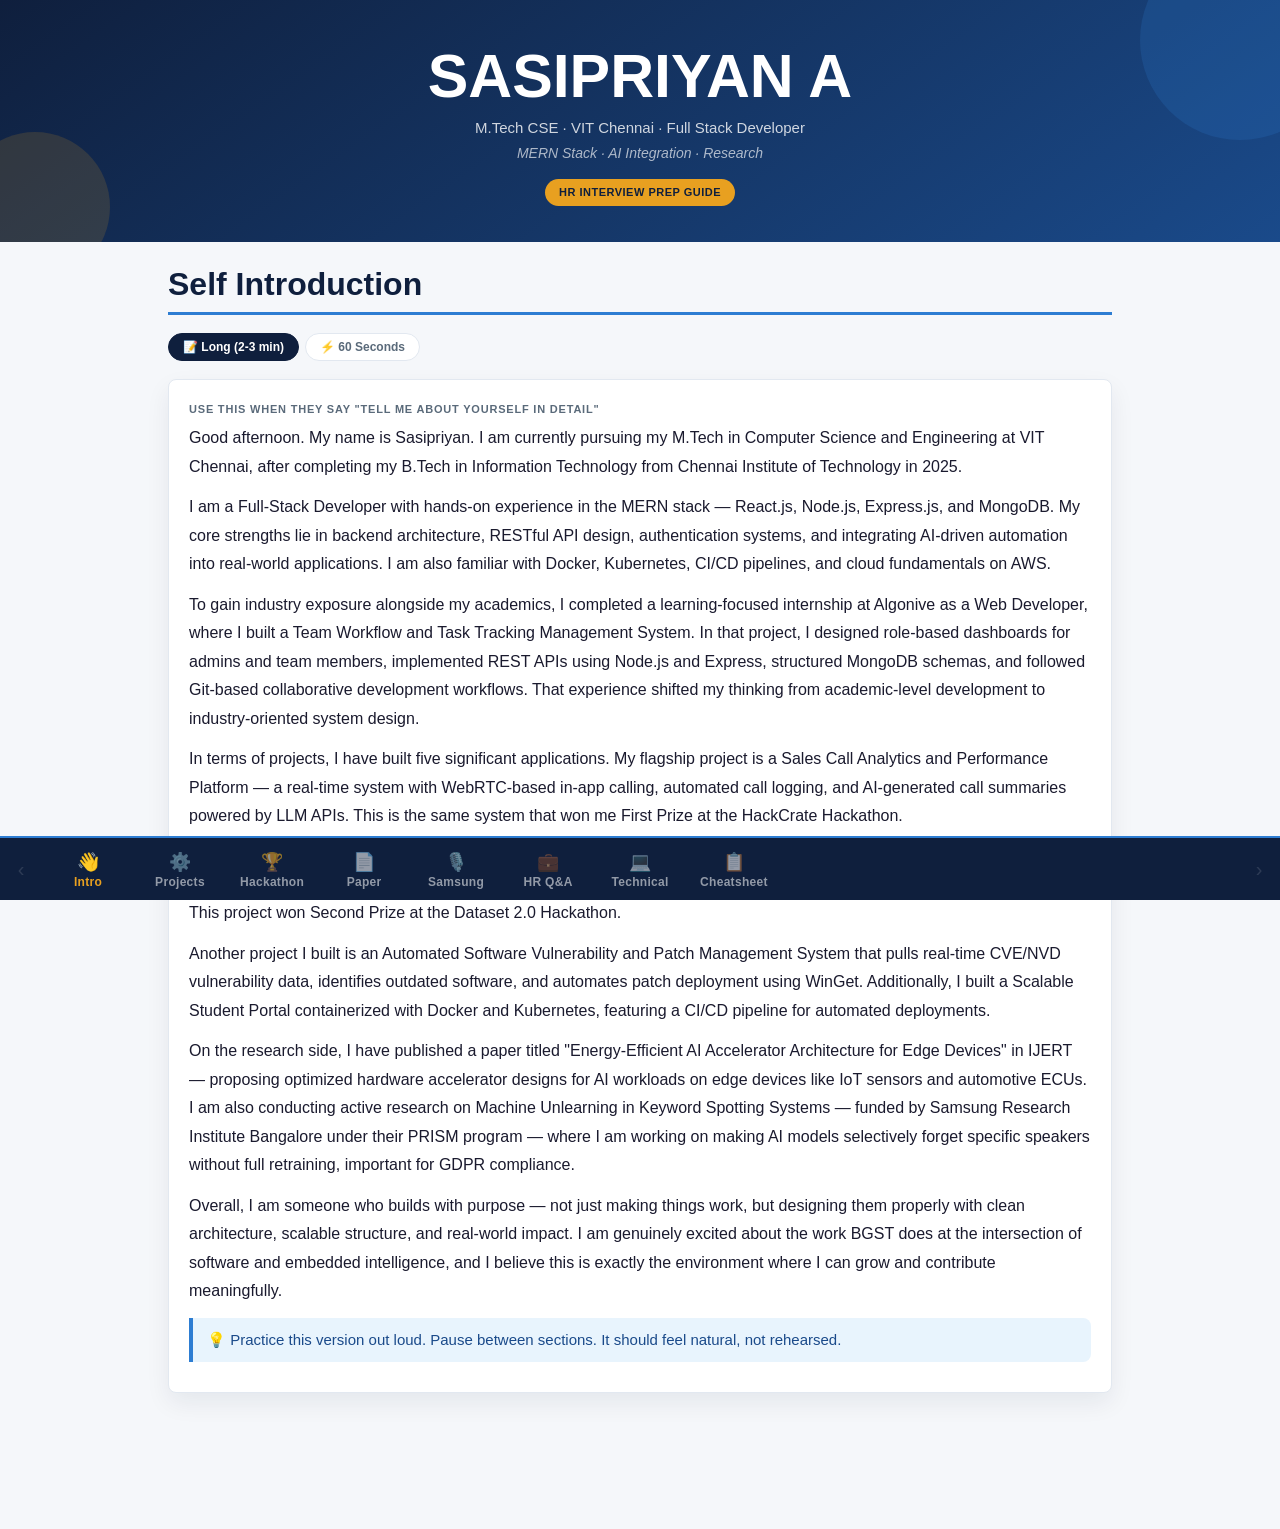
==== sasiresume-main/index.html @ 078bcd0b "Add files via upload" ====
<!DOCTYPE html>
<html lang="en">
<head>
<meta charset="UTF-8">
<meta name="viewport" content="width=device-width, initial-scale=1.0">
<title>Sasipriyan — Interview Prep Guide</title>
<link href="https://fonts.googleapis.com/css2?family=Playfair+Display:wght@700;900&family=DM+Sans:wght@300;400;500;600&display=swap" rel="stylesheet">
<style>
  :root {
    --navy: #0f1f3d;
    --blue: #1a4a8a;
    --accent: #2d7dd2;
    --gold: #e8a020;
    --green: #1a7a4a;
    --green-light: #d4f0e0;
    --orange: #c45c00;
    --orange-light: #fef0e0;
    --red: #a0220a;
    --bg: #f5f7fa;
    --card: #ffffff;
    --text: #1a1a2e;
    --muted: #5a6a7a;
    --border: #e2e8f0;
    --tip-bg: #e8f4fd;
    --tip-border: #2d7dd2;
  }

  * { box-sizing: border-box; margin: 0; padding: 0; }

  body {
    font-family: 'DM Sans', sans-serif;
    background: var(--bg);
    color: var(--text);
    font-size: 15px;
    line-height: 1.7;
    padding-bottom: 100px;
  }

  /* ── HEADER ── */
  .hero {
    background: linear-gradient(145deg, var(--navy) 0%, var(--blue) 100%);
    color: white;
    padding: 40px 20px 32px;
    text-align: center;
    position: relative;
    overflow: hidden;
  }
  .hero::before {
    content: '';
    position: absolute;
    top: -60px; right: -60px;
    width: 200px; height: 200px;
    border-radius: 50%;
    background: rgba(45,125,210,0.2);
  }
  .hero::after {
    content: '';
    position: absolute;
    bottom: -40px; left: -40px;
    width: 150px; height: 150px;
    border-radius: 50%;
    background: rgba(232,160,32,0.15);
  }
  .hero h1 {
    font-family: 'Playfair Display', serif;
    font-size: 28px;
    font-weight: 900;
    letter-spacing: 1px;
    margin-bottom: 6px;
  }
  .hero .subtitle {
    font-size: 13px;
    opacity: 0.8;
    margin-bottom: 4px;
  }
  .hero .tagline {
    font-size: 12px;
    opacity: 0.65;
    font-style: italic;
  }
  .hero-badge {
    display: inline-block;
    background: var(--gold);
    color: var(--navy);
    font-weight: 600;
    font-size: 11px;
    padding: 4px 14px;
    border-radius: 20px;
    margin-top: 14px;
    letter-spacing: 0.5px;
  }

  /* ── BOTTOM NAV WRAPPER ── */
  .nav-scroll-wrap {
    position: fixed;
    bottom: 0; left: 0; right: 0;
    display: flex;
    align-items: stretch;
    background: var(--navy);
    border-top: 2px solid var(--accent);
    z-index: 100;
  }
  .nav-arrow-btn {
    flex: 0 0 auto;
    width: 30px;
    background: var(--navy);
    color: rgba(255,255,255,0.5);
    border: none;
    font-size: 20px;
    cursor: pointer;
    display: flex;
    align-items: center;
    justify-content: center;
    transition: all 0.2s;
    padding: 0;
    line-height: 1;
  }
  .nav-arrow-btn:hover { color: var(--gold); background: rgba(255,255,255,0.07); }

  /* ── BOTTOM NAV ── */
  .bottom-nav {
    flex: 1;
    background: var(--navy);
    display: flex;
    overflow-x: auto;
    -webkit-overflow-scrolling: touch;
    scrollbar-width: none;
    scroll-behavior: smooth;
  }
  .bottom-nav::-webkit-scrollbar { display: none; }
  .nav-btn {
    flex: 0 0 auto;
    padding: 10px 16px 8px;
    color: rgba(255,255,255,0.55);
    font-size: 10px;
    font-weight: 500;
    text-align: center;
    cursor: pointer;
    border: none;
    background: none;
    transition: all 0.2s;
    white-space: nowrap;
    letter-spacing: 0.3px;
  }
  .nav-btn .nav-icon { font-size: 16px; display: block; margin-bottom: 2px; }
  .nav-btn.active, .nav-btn:hover { color: var(--gold); }
  .nav-btn.active { border-top: 2px solid var(--gold); margin-top: -2px; }

  /* ── SECTIONS ── */
  .section {
    display: none;
    padding: 16px;
    animation: fadeIn 0.3s ease;
  }
  .section.active { display: block; }
  @keyframes fadeIn { from { opacity: 0; transform: translateY(8px); } to { opacity: 1; transform: translateY(0); } }

  /* ── SECTION TITLE ── */
  .section-title {
    font-family: 'Playfair Display', serif;
    font-size: 20px;
    font-weight: 700;
    color: var(--navy);
    padding-bottom: 8px;
    border-bottom: 3px solid var(--accent);
    margin-bottom: 18px;
  }

  /* ── CARD ── */
  .card {
    background: var(--card);
    border-radius: 12px;
    padding: 18px;
    margin-bottom: 14px;
    box-shadow: 0 2px 8px rgba(0,0,0,0.06);
    border: 1px solid var(--border);
  }
  .card-title {
    font-size: 14px;
    font-weight: 600;
    color: var(--navy);
    margin-bottom: 10px;
    display: flex;
    align-items: center;
    gap: 8px;
  }
  .card-title .badge {
    font-size: 10px;
    background: var(--accent);
    color: white;
    padding: 2px 8px;
    border-radius: 10px;
    font-weight: 500;
  }
  .card-title .badge-gold {
    background: var(--gold);
    color: var(--navy);
  }

  /* ── Q&A STYLE ── */
  .question {
    background: var(--orange-light);
    border-left: 4px solid var(--orange);
    border-radius: 0 8px 8px 0;
    padding: 10px 14px;
    margin: 14px 0 8px;
    font-size: 14px;
    font-weight: 600;
    color: var(--orange);
  }
  .answer {
    font-size: 14px;
    color: var(--text);
    line-height: 1.75;
    margin-bottom: 6px;
  }
  .answer p { margin-bottom: 10px; }

  /* ── TIP BOX ── */
  .tip {
    background: var(--tip-bg);
    border-left: 4px solid var(--tip-border);
    border-radius: 0 8px 8px 0;
    padding: 10px 14px;
    font-size: 13px;
    color: var(--blue);
    margin: 10px 0;
    font-weight: 500;
  }

  /* ── INTRO LABEL ── */
  .intro-label {
    font-size: 11px;
    font-weight: 600;
    color: var(--muted);
    text-transform: uppercase;
    letter-spacing: 0.8px;
    margin-bottom: 6px;
  }
  .intro-text {
    font-size: 14.5px;
    line-height: 1.8;
    color: var(--text);
  }
  .intro-text p { margin-bottom: 12px; }

  /* ── BULLET LIST ── */
  .bullet-list {
    list-style: none;
    padding: 0;
    margin: 8px 0;
  }
  .bullet-list li {
    padding: 6px 0 6px 20px;
    position: relative;
    font-size: 14px;
    color: var(--text);
    border-bottom: 1px solid var(--border);
  }
  .bullet-list li:last-child { border-bottom: none; }
  .bullet-list li::before {
    content: '▸';
    position: absolute;
    left: 0;
    color: var(--accent);
    font-size: 12px;
    top: 7px;
  }

  /* ── TECH STACK TAG ── */
  .tech-tags { display: flex; flex-wrap: wrap; gap: 6px; margin-top: 10px; }
  .tag {
    background: #eef4ff;
    color: var(--blue);
    font-size: 11px;
    font-weight: 600;
    padding: 3px 10px;
    border-radius: 20px;
    border: 1px solid #c8d8f0;
  }

  /* ── ARCHITECTURE LINE ── */
  .arch {
    background: var(--navy);
    color: #7dd3fc;
    font-size: 12px;
    padding: 10px 14px;
    border-radius: 8px;
    font-family: monospace;
    margin: 10px 0;
    line-height: 1.8;
    word-break: break-word;
  }

  /* ── STAGE BLOCK ── */
  .stage {
    border-left: 3px solid var(--accent);
    padding-left: 14px;
    margin: 14px 0;
  }
  .stage-label {
    font-size: 11px;
    font-weight: 700;
    color: var(--accent);
    text-transform: uppercase;
    letter-spacing: 0.8px;
    margin-bottom: 4px;
  }
  .stage-title {
    font-size: 15px;
    font-weight: 600;
    color: var(--navy);
    margin-bottom: 6px;
  }
  .stage-body {
    font-size: 14px;
    color: var(--text);
    line-height: 1.75;
  }

  /* ── RESULT TABLE ── */
  .result-table { width: 100%; border-collapse: collapse; margin: 10px 0; font-size: 12px; }
  .result-table th {
    background: var(--navy);
    color: white;
    padding: 8px 6px;
    text-align: left;
    font-weight: 600;
  }
  .result-table td {
    padding: 7px 6px;
    border-bottom: 1px solid var(--border);
    vertical-align: top;
  }
  .result-table tr:nth-child(even) td { background: #f8fafc; }
  .result-table tr.winner td { background: #d4f0e0; font-weight: 600; }
  .win-badge { color: var(--green); font-weight: 700; }
  .zero { color: var(--green); font-weight: 700; }
  .partial { color: var(--orange); }

  /* ── CHEAT SHEET ── */
  .cheat-item {
    display: flex;
    gap: 10px;
    padding: 8px 0;
    border-bottom: 1px solid var(--border);
    font-size: 14px;
  }
  .cheat-item:last-child { border-bottom: none; }
  .cheat-key { font-weight: 600; color: var(--navy); min-width: 80px; font-size: 12px; }
  .cheat-val { color: var(--text); }

  /* ── SECTION TABS (internal) ── */
  .sub-tabs { display: flex; gap: 6px; margin-bottom: 14px; overflow-x: auto; padding-bottom: 4px; }
  .sub-tab {
    flex: 0 0 auto;
    padding: 6px 14px;
    border-radius: 20px;
    font-size: 12px;
    font-weight: 600;
    cursor: pointer;
    background: white;
    border: 1.5px solid var(--border);
    color: var(--muted);
    transition: all 0.2s;
    white-space: nowrap;
  }
  .sub-tab.active { background: var(--navy); color: white; border-color: var(--navy); }

  .sub-section { display: none; }
  .sub-section.active { display: block; }

  /* ── STAR METHOD ── */
  .star-row {
    display: flex;
    gap: 10px;
    margin-bottom: 10px;
    align-items: flex-start;
  }
  .star-label {
    flex: 0 0 auto;
    width: 28px; height: 28px;
    background: var(--accent);
    color: white;
    border-radius: 50%;
    display: flex; align-items: center; justify-content: center;
    font-size: 11px;
    font-weight: 700;
  }
  .star-content { font-size: 14px; line-height: 1.7; }
  .star-letter { font-weight: 700; color: var(--accent); }

  /* ── CLOSING BOX ── */
  .closing-box {
    background: linear-gradient(135deg, var(--navy) 0%, var(--blue) 100%);
    color: white;
    border-radius: 12px;
    padding: 20px;
    text-align: center;
    margin-top: 20px;
  }
  .closing-box p { font-size: 14px; line-height: 1.7; opacity: 0.9; }
  .closing-box .big-text {
    font-family: 'Playfair Display', serif;
    font-size: 18px;
    font-weight: 700;
    margin-bottom: 8px;
  }

  /* ── DIVIDER ── */
  .divider { height: 1px; background: var(--border); margin: 16px 0; }

  /* ── PRIZE BADGE ── */
  .prize { display: inline-flex; align-items: center; gap: 6px; background: #fef9e7; border: 1.5px solid var(--gold); color: var(--orange); font-size: 12px; font-weight: 700; padding: 4px 12px; border-radius: 20px; margin-bottom: 10px; }

  /* ── PAPER BADGE ── */
  .paper-badge { background: #eef4ff; border: 1.5px solid var(--accent); color: var(--blue); font-size: 11px; font-weight: 600; padding: 4px 12px; border-radius: 20px; display: inline-block; margin-bottom: 10px; }

  /* ── INLINE CODE ── */
  code { background: #eef4ff; padding: 1px 6px; border-radius: 4px; font-family: monospace; font-size: 12px; color: var(--blue); }

  /* Readability + responsive refresh */
  ::selection { background: rgba(45,125,210,0.18); }

  body {
    font-family: "Segoe UI", Roboto, "Helvetica Neue", Arial, sans-serif;
    font-size: 16px;
    line-height: 1.72;
    text-rendering: optimizeLegibility;
    -webkit-font-smoothing: antialiased;
  }

  .hero {
    padding: 44px 20px 36px;
  }

  .hero h1 {
    font-family: "Segoe UI", Roboto, "Helvetica Neue", Arial, sans-serif;
    font-size: clamp(2rem, 5vw, 3.8rem);
    line-height: 1.08;
    letter-spacing: 0;
  }

  .hero .subtitle {
    font-size: 15px;
    line-height: 1.55;
  }

  .hero .tagline {
    font-size: 14px;
    line-height: 1.55;
  }

  .section {
    width: min(980px, 100%);
    margin: 0 auto;
    padding: 22px 18px;
  }

  .section-title {
    font-family: "Segoe UI", Roboto, "Helvetica Neue", Arial, sans-serif;
    font-size: clamp(1.35rem, 3vw, 2rem);
    line-height: 1.25;
    letter-spacing: 0;
  }

  .card {
    border-radius: 8px;
    padding: 20px;
    box-shadow: 0 10px 24px rgba(15,31,61,0.07);
  }

  .card-title {
    font-size: 16px;
    line-height: 1.45;
    flex-wrap: wrap;
  }

  .question {
    font-size: 15px;
    line-height: 1.55;
  }

  .answer,
  .intro-text,
  .stage-body,
  .bullet-list li,
  .cheat-item {
    font-size: 16px;
    line-height: 1.78;
  }

  .tip {
    font-size: 15px;
    line-height: 1.65;
  }

  .tag,
  .paper-badge,
  .prize {
    border-radius: 8px;
    line-height: 1.45;
  }

  .result-table {
    font-size: 14px;
    line-height: 1.55;
  }

  .result-table th,
  .result-table td {
    padding: 10px 8px;
  }

  .nav-scroll-wrap {
    min-height: 64px;
  }

  .nav-arrow-btn {
    width: 42px;
    min-height: 58px;
  }

  .nav-btn {
    min-width: 92px;
    min-height: 58px;
    padding: 10px 14px 9px;
    font-size: 12px;
    font-weight: 700;
  }

  .nav-btn .nav-icon {
    font-size: 18px;
  }

  @media (max-width: 760px) {
    body {
      font-size: 16px;
      line-height: 1.74;
      padding-bottom: 86px;
    }

    .hero {
      padding: 34px 16px 28px;
      text-align: left;
    }

    .hero h1 {
      font-size: clamp(2rem, 11vw, 3rem);
      line-height: 1.1;
    }

    .hero-badge {
      border-radius: 8px;
    }

    .section {
      padding: 18px 12px;
    }

    .card {
      padding: 16px;
      margin-bottom: 12px;
    }

    .question {
      padding: 11px 12px;
      margin-top: 12px;
    }

    .sub-tabs {
      gap: 8px;
      padding-bottom: 8px;
    }

    .sub-tab {
      min-height: 42px;
      border-radius: 8px;
      font-size: 13px;
    }

    .result-table {
      display: block;
      overflow-x: auto;
      white-space: nowrap;
      border: 1px solid var(--border);
      border-radius: 8px;
    }

    .cheat-item,
    .star-row {
      flex-direction: column;
      gap: 6px;
    }

    .cheat-key {
      min-width: 0;
      font-size: 13px;
    }

    .nav-scroll-wrap {
      min-height: 70px;
    }

    .nav-arrow-btn {
      display: none;
    }

    .bottom-nav {
      padding: 0 8px;
      gap: 4px;
    }

    .nav-btn {
      min-width: 82px;
      min-height: 66px;
      padding: 9px 10px 8px;
      border-radius: 8px 8px 0 0;
      font-size: 11px;
    }

    .top-btn {
      bottom: 82px;
      right: 12px;
    }
  }

  /* ── SCROLL TO TOP ── */
  .top-btn {
    position: fixed;
    bottom: 70px; right: 16px;
    width: 36px; height: 36px;
    background: var(--accent);
    color: white;
    border: none;
    border-radius: 50%;
    font-size: 16px;
    cursor: pointer;
    display: none;
    align-items: center;
    justify-content: center;
    box-shadow: 0 2px 8px rgba(0,0,0,0.2);
    z-index: 99;
  }

  .top-btn {
    width: 44px;
    height: 44px;
    border-radius: 8px;
  }

  @media (max-width: 760px) {
    .top-btn {
      bottom: 82px;
      right: 12px;
    }
  }
</style>
</head>
<body>

<!-- HERO -->
<div class="hero">
  <h1>SASIPRIYAN A</h1>
  <p class="subtitle">M.Tech CSE · VIT Chennai · Full Stack Developer</p>
  <p class="tagline">MERN Stack · AI Integration · Research</p>
  <span class="hero-badge">HR INTERVIEW PREP GUIDE</span>
</div>

<!-- BOTTOM NAV -->
<div class="nav-scroll-wrap">
  <button class="nav-arrow-btn" id="navLeft" onclick="scrollNav(-1)">&#8249;</button>
  <nav class="bottom-nav" id="bottomNav">
    <button class="nav-btn active" onclick="showSection('intro')"><span class="nav-icon">👋</span>Intro</button>
    <button class="nav-btn" onclick="showSection('projects')"><span class="nav-icon">⚙️</span>Projects</button>
    <button class="nav-btn" onclick="showSection('hackathon')"><span class="nav-icon">🏆</span>Hackathon</button>
    <button class="nav-btn" onclick="showSection('paper')"><span class="nav-icon">📄</span>Paper</button>
    <button class="nav-btn" onclick="showSection('samsung')"><span class="nav-icon">🎙️</span>Samsung</button>
    <button class="nav-btn" onclick="showSection('hr')"><span class="nav-icon">💼</span>HR Q&A</button>
    <button class="nav-btn" onclick="showSection('tech')"><span class="nav-icon">💻</span>Technical</button>
    <button class="nav-btn" onclick="showSection('cheat')"><span class="nav-icon">📋</span>Cheatsheet</button>
  </nav>
  <button class="nav-arrow-btn" id="navRight" onclick="scrollNav(1)">&#8250;</button>
</div>

<button class="top-btn" id="topBtn" onclick="window.scrollTo({top:0,behavior:'smooth'})">↑</button>

<!-- ════════════════════════════════════════ -->
<!-- SECTION: INTRO -->
<!-- ════════════════════════════════════════ -->
<div id="intro" class="section active">
  <h2 class="section-title">Self Introduction</h2>

  <div class="sub-tabs">
    <button class="sub-tab active" onclick="showSub('intro','long')">📝 Long (2-3 min)</button>
    <button class="sub-tab" onclick="showSub('intro','short')">⚡ 60 Seconds</button>
  </div>

  <!-- Long Intro -->
  <div id="intro-long" class="sub-section active">
    <div class="card">
      <div class="intro-label">Use this when they say "Tell me about yourself in detail"</div>
      <div class="intro-text">
        <p>Good afternoon. My name is Sasipriyan. I am currently pursuing my M.Tech in Computer Science and Engineering at VIT Chennai, after completing my B.Tech in Information Technology from Chennai Institute of Technology in 2025.</p>
        <p>I am a Full-Stack Developer with hands-on experience in the MERN stack — React.js, Node.js, Express.js, and MongoDB. My core strengths lie in backend architecture, RESTful API design, authentication systems, and integrating AI-driven automation into real-world applications. I am also familiar with Docker, Kubernetes, CI/CD pipelines, and cloud fundamentals on AWS.</p>
        <p>To gain industry exposure alongside my academics, I completed a learning-focused internship at Algonive as a Web Developer, where I built a Team Workflow and Task Tracking Management System. In that project, I designed role-based dashboards for admins and team members, implemented REST APIs using Node.js and Express, structured MongoDB schemas, and followed Git-based collaborative development workflows. That experience shifted my thinking from academic-level development to industry-oriented system design.</p>
        <p>In terms of projects, I have built five significant applications. My flagship project is a Sales Call Analytics and Performance Platform — a real-time system with WebRTC-based in-app calling, automated call logging, and AI-generated call summaries powered by LLM APIs. This is the same system that won me First Prize at the HackCrate Hackathon.</p>
        <p>I also built an AI Personal Task Automation Agent that integrates Gmail and Google Calendar APIs using OAuth 2.0. The system uses LLM-based NLP to detect task-related content from emails and automatically schedules them in Google Calendar. This project won Second Prize at the Dataset 2.0 Hackathon.</p>
        <p>Another project I built is an Automated Software Vulnerability and Patch Management System that pulls real-time CVE/NVD vulnerability data, identifies outdated software, and automates patch deployment using WinGet. Additionally, I built a Scalable Student Portal containerized with Docker and Kubernetes, featuring a CI/CD pipeline for automated deployments.</p>
        <p>On the research side, I have published a paper titled "Energy-Efficient AI Accelerator Architecture for Edge Devices" in IJERT — proposing optimized hardware accelerator designs for AI workloads on edge devices like IoT sensors and automotive ECUs. I am also conducting active research on Machine Unlearning in Keyword Spotting Systems — funded by Samsung Research Institute Bangalore under their PRISM program — where I am working on making AI models selectively forget specific speakers without full retraining, important for GDPR compliance.</p>
        <p>Overall, I am someone who builds with purpose — not just making things work, but designing them properly with clean architecture, scalable structure, and real-world impact. I am genuinely excited about the work BGST does at the intersection of software and embedded intelligence, and I believe this is exactly the environment where I can grow and contribute meaningfully.</p>
      </div>
      <div class="tip">💡 Practice this version out loud. Pause between sections. It should feel natural, not rehearsed.</div>
    </div>
  </div>

  <!-- 60 Second Intro -->
  <div id="intro-short" class="sub-section">
    <div class="card">
      <div class="intro-label">Use this for first impression or quick introduction</div>
      <div class="intro-text">
        <p>Good afternoon. My name is Sasipriyan. I am pursuing my M.Tech in Computer Science at VIT Chennai, after completing B.Tech in Information Technology from Chennai Institute of Technology.</p>
        <p>I am a Full-Stack Developer specializing in React.js, Node.js, Express, and MongoDB, with a focus on backend architecture, REST APIs, authentication systems, and AI-driven automation.</p>
        <p>I completed an internship at Algonive where I built a Team Workflow and Task Tracking System. My key projects include an AI-powered task automation system using Gmail and Calendar APIs, a real-time Sales Call Analytics Platform with WebRTC and LLM integration, and an Automated Vulnerability Management System.</p>
        <p>I have won First Prize at HackCrate Hackathon for my Sales Analytics Platform, Second Prize at Dataset 2.0 for an AI Task Automation Agent, and published a research paper in IJERT on Energy-Efficient AI Accelerator Architecture for Edge Devices. I am also actively researching Machine Unlearning in Speech Recognition systems under Samsung's PRISM program.</p>
        <p>Overall, I am passionate about building scalable, efficient systems that combine strong engineering fundamentals with intelligent automation — and I am excited about the opportunity at BGST.</p>
      </div>
      <div class="tip">💡 60 seconds. Eye contact with camera. Smile. End with energy. Don't rush the last line.</div>
    </div>
  </div>
</div>

<!-- ════════════════════════════════════════ -->
<!-- SECTION: PROJECTS -->
<!-- ════════════════════════════════════════ -->
<div id="projects" class="section">
  <h2 class="section-title">Project Explanations</h2>

  <div class="sub-tabs">
    <button class="sub-tab active" onclick="showSub('projects','p1')">P1 Sales</button>
    <button class="sub-tab" onclick="showSub('projects','p2')">P2 AI Agent</button>
    <button class="sub-tab" onclick="showSub('projects','p3')">P3 Vuln</button>
    <button class="sub-tab" onclick="showSub('projects','p4')">P4 Portal</button>
    <button class="sub-tab" onclick="showSub('projects','p5')">P5 Unlearn</button>
  </div>

  <!-- P1 -->
  <div id="projects-p1" class="sub-section active">
    <div class="card">
      <div class="card-title">Sales Call Analytics & Performance Platform <span class="badge badge-gold">★ Flagship</span></div>
      <div class="prize">🏆 First Prize — HackCrate Hackathon</div>

      <div class="question">Problem Statement</div>
      <div class="answer">Sales teams had no centralized system to track calls, manage leads, analyze performance, or get AI-powered insights from conversations. Everything was manual, slow, and scattered.</div>

      <div class="question">What I Built</div>
      <ul class="bullet-list">
        <li>WebRTC-based in-app calling between sales reps and clients</li>
        <li>Automated call logging after every session</li>
        <li>LLM API integration to auto-generate structured call summaries</li>
        <li>Analytics dashboard in React.js for managers</li>
        <li>Lead assignment system for distributed sales workflows</li>
      </ul>

      <div class="question">Architecture</div>
      <div class="arch">React Frontend → Node.js + Express Backend<br>→ WebRTC Signaling Layer<br>→ MongoDB (Calls, Leads, Users)<br>→ LLM API for Summarization</div>

      <div class="question">My Exact Role</div>
      <ul class="bullet-list">
        <li>Designed complete backend architecture and REST API structure</li>
        <li>Built WebRTC signaling layer for peer-to-peer real-time communication</li>
        <li>Structured MongoDB schemas with proper indexing</li>
        <li>Integrated LLM API with structured prompts for call summaries</li>
        <li>Used async design so WebRTC and LLM ran independently without blocking</li>
      </ul>

      <div class="question">Key Challenge</div>
      <div class="answer">Integrating WebRTC and LLM API simultaneously without latency issues. I built them as two independent async streams and merged output post-call.</div>

      <div class="question">Impact</div>
      <div class="answer">Centralized sales operations, improved accountability, and gave managers AI-powered insights without manual review of calls.</div>

      <div class="tech-tags">
        <span class="tag">React.js</span><span class="tag">Node.js</span><span class="tag">Express.js</span>
        <span class="tag">MongoDB</span><span class="tag">WebRTC</span><span class="tag">LLM API</span><span class="tag">REST APIs</span>
      </div>
      <div class="tip">💡 This is your strongest project. Use it when asked to explain one project deeply.</div>
    </div>
  </div>

  <!-- P2 -->
  <div id="projects-p2" class="sub-section">
    <div class="card">
      <div class="card-title">AI Personal Task Automation Agent</div>
      <div class="prize">🥈 Second Prize — Dataset 2.0 Hackathon</div>

      <div class="question">Problem Statement</div>
      <div class="answer">People receive many emails containing tasks but manually reading, extracting, and scheduling them is time-consuming and error-prone.</div>

      <div class="question">What I Built</div>
      <ul class="bullet-list">
        <li>Users authenticate securely using OAuth 2.0 with Google</li>
        <li>Gmail API fetches emails from the user's inbox</li>
        <li>LLM-based NLP processes email content to detect task-related items</li>
        <li>Google Calendar API automatically creates events for detected tasks</li>
        <li>All processed tasks and logs stored in MongoDB for tracking</li>
      </ul>

      <div class="question">Architecture</div>
      <div class="arch">React Frontend → Node.js + Express REST APIs<br>→ OAuth 2.0 Auth → Gmail API<br>→ LLM NLP Processing<br>→ Google Calendar API → MongoDB</div>

      <div class="question">My Exact Role</div>
      <ul class="bullet-list">
        <li>Designed backend API structure and OAuth 2.0 authentication flow</li>
        <li>Integrated Gmail API for secure email fetching</li>
        <li>Structured LLM prompts for accurate task detection</li>
        <li>Built Google Calendar event creation with error handling</li>
        <li>Implemented secure token refresh logic</li>
      </ul>

      <div class="question">Key Challenge</div>
      <div class="answer">Two challenges: (1) Handling OAuth 2.0 token refresh securely without re-authentication, and (2) Accurate NLP-based task extraction from unstructured email content without false positives.</div>

      <div class="tech-tags">
        <span class="tag">React.js</span><span class="tag">Node.js</span><span class="tag">OAuth 2.0</span>
        <span class="tag">Gmail API</span><span class="tag">Calendar API</span><span class="tag">LLM API</span><span class="tag">MongoDB</span>
      </div>
    </div>
  </div>

  <!-- P3 -->
  <div id="projects-p3" class="sub-section">
    <div class="card">
      <div class="card-title">Automated Vulnerability & Patch Management System</div>

      <div class="question">Problem Statement</div>
      <div class="answer">Organizations struggle to continuously monitor vulnerabilities and deploy patches before attackers exploit outdated software. Most processes are manual, slow, and reactive.</div>

      <div class="question">What I Built</div>
      <ul class="bullet-list">
        <li>Fetches real-time vulnerability data from CVE/NVD data sources</li>
        <li>Identifies outdated or vulnerable software versions on monitored systems</li>
        <li>Automates patch installation using WinGet — Windows package manager</li>
        <li>React.js dashboard for real-time visibility into vulnerability status</li>
        <li>Backend handles automation scripts and API coordination</li>
      </ul>

      <div class="question">Architecture</div>
      <div class="arch">React Dashboard → Node.js + Express Backend<br>→ CVE/NVD APIs → Automation Scripts<br>→ WinGet Patch Execution → MongoDB Logs</div>

      <div class="question">Key Challenge</div>
      <div class="answer">Accurately mapping CVE entries to installed software versions without false positives — the same software can have different naming formats across different CVE databases and system registries.</div>

      <div class="tech-tags">
        <span class="tag">React.js</span><span class="tag">Node.js</span><span class="tag">CVE/NVD</span>
        <span class="tag">WinGet</span><span class="tag">Automation Scripts</span><span class="tag">Git</span>
      </div>
    </div>
  </div>

  <!-- P4 -->
  <div id="projects-p4" class="sub-section">
    <div class="card">
      <div class="card-title">Scalable Student Portal — Docker, Kubernetes & CI/CD</div>

      <div class="question">What I Built</div>
      <ul class="bullet-list">
        <li>Containerized using Docker for consistent deployment and environment isolation</li>
        <li>Deployed on Kubernetes with load balancing — core modules stay accessible even during high-load failures in other services</li>
        <li>CI/CD pipeline to automate build, testing, and deployment cycles</li>
      </ul>

      <div class="question">Key Learning</div>
      <div class="answer">This project gave me hands-on experience with DevOps practices — how containerization, orchestration, and automated pipelines work together in production environments. Directly aligned with how software teams at companies like BGST build and deploy software.</div>

      <div class="tech-tags">
        <span class="tag">Docker</span><span class="tag">Kubernetes</span><span class="tag">CI/CD</span>
        <span class="tag">React.js</span><span class="tag">Node.js</span><span class="tag">OAuth 2.0</span>
      </div>
    </div>
  </div>

  <!-- P5 -->
  <div id="projects-p5" class="sub-section">
    <div class="card">
      <div class="card-title">Machine Unlearning in Keyword Spotting (Research)</div>
      <span class="paper-badge">Samsung PRISM Program · Project 26LAI01VITC</span>

      <div class="question">Problem Statement</div>
      <div class="answer">In trained speech recognition models, once a person's voice is learned, removing it requires full retraining — computationally expensive and impractical for privacy compliance under GDPR.</div>

      <div class="question">What I Am Researching</div>
      <ul class="bullet-list">
        <li>Train a Wav2Vec2-based speaker identification model on 40 speakers</li>
        <li>Apply multiple machine unlearning algorithms to selectively remove one speaker</li>
        <li>Evaluate using forgetting metrics vs utility retention metrics</li>
        <li>Stress-test unlearning boundaries under real-world noise conditions</li>
      </ul>

      <div class="question">Why It Matters</div>
      <div class="answer">GDPR gives users the right to have their data removed from AI systems. This research proves it can be done efficiently — without retraining the entire model — while preserving performance on all other users.</div>

      <div class="tech-tags">
        <span class="tag">Python</span><span class="tag">PyTorch</span><span class="tag">Wav2Vec2</span>
        <span class="tag">HuggingFace</span><span class="tag">Machine Unlearning</span><span class="tag">Speech Processing</span>
      </div>
      <div class="tip">💡 Say: "This is funded by Samsung Research Institute Bangalore under their PRISM program — it is active research completing May 2026."</div>
    </div>
  </div>
</div>

<!-- ════════════════════════════════════════ -->
<!-- SECTION: HACKATHON -->
<!-- ════════════════════════════════════════ -->
<div id="hackathon" class="section">
  <h2 class="section-title">Hackathon Wins</h2>

  <div class="card">
    <div class="prize">🏆 First Prize — HackCrate Hackathon</div>
    <div class="question">Tell me about the HackCrate Hackathon you won.</div>
    <div class="answer">
      <p>At HackCrate, I built a real-time Sales Call Tracking and Analytics Platform under a 24-hour deadline. The idea was to centralize sales operations by integrating lead assignment, WebRTC-based in-app calling, automated call logging, and AI-powered call summarization — all in one platform.</p>
      <p>I was responsible for the complete backend — specifically, building the WebRTC signaling layer for real-time communication and integrating LLM APIs for automated call summarization simultaneously.</p>
      <p>I solved the dual-integration challenge by breaking it into two independent async streams — built the WebRTC signaling layer first, then layered the LLM API integration with structured prompts on top. The two systems ran independently, ensuring neither blocked the other.</p>
      <p>The platform was fully functional at demo time — real-time calling, automated logging, and AI-generated insights. We won First Prize because our solution addressed a real business problem with a technically strong, fully functional implementation rather than just a prototype.</p>
    </div>
    <div class="tip">💡 Be specific about your individual role. Say: "I was responsible for backend architecture, WebRTC signaling, and LLM integration." Never say "we did everything together."</div>
  </div>

  <div class="card">
    <div class="prize">🥈 Second Prize — Dataset 2.0 Hackathon</div>
    <div class="question">Explain the AI Task Automation Agent you built at Dataset 2.0.</div>
    <div class="answer">
      <p>At Dataset 2.0, our team built an AI-powered Task Automation Agent that integrates Gmail and Google Calendar APIs. The system authenticates users via OAuth 2.0, fetches their emails, uses LLM-based NLP to detect tasks from email content, and automatically schedules them into Google Calendar.</p>
      <p>My specific role was backend API structuring, implementing the OAuth 2.0 authentication flow with token refresh handling, and integrating the LLM for accurate task extraction from unstructured email text.</p>
      <p>The key technical challenge was designing the token refresh mechanism without requiring users to re-authenticate, and prompting the LLM in a structured way to extract tasks accurately without false positives.</p>
    </div>
    <div class="tip">💡 Always connect hackathon wins to your project skills — they show you can deliver under pressure.</div>
  </div>

  <div class="card">
    <div class="question">How do you handle pressure and tight deadlines?</div>
    <div class="answer">I stay structured under pressure. I break down the problem into independent components, prioritize what delivers the most visible value first, and execute in focused blocks. My two hackathon wins — both under 24-hour deadlines — are the best evidence of this. In both cases I had to design, build, and demo fully working systems in a single day. Pressure sharpens my focus rather than breaking it.</div>
  </div>
</div>

<!-- ════════════════════════════════════════ -->
<!-- SECTION: PAPER -->
<!-- ════════════════════════════════════════ -->
<div id="paper" class="section">
  <h2 class="section-title">Research Paper</h2>

  <div class="card">
    <span class="paper-badge">IJERT · Vol. 15 Issue 01 · January 2026</span>
    <div class="card-title" style="margin-top:10px;">Energy-Efficient AI Accelerator Architecture for Edge Devices</div>

    <div class="stage">
      <div class="stage-label">Start Here — The Hook</div>
      <div class="stage-body">Think about a drone flying autonomously, a smart security camera detecting faces in real time, or a wearable fitness device monitoring your health. All of these devices need to run AI — but they run on tiny batteries, have very limited memory, and cannot afford to heat up. The question is: <strong>how do you run powerful AI on a device that has almost no resources?</strong> That is the exact problem our paper addresses.</div>
    </div>

    <div class="stage">
      <div class="stage-label">Root Cause Discovery</div>
      <div class="stage-body">When we looked at traditional AI chip designs, we found that more than <strong>60% of total energy</strong> is not spent on actual computation — it is spent on <strong>moving data</strong> back and forth between the processor and main memory. So the problem is not the computation itself. <strong>The problem is the data movement.</strong> Once we identified that, we designed our architecture around solving exactly that.</div>
    </div>

    <div class="question">Three Core Ideas We Proposed</div>

    <div class="stage">
      <div class="stage-label">Idea 1 — Data Locality</div>
      <div class="stage-title">Keep data close to the processor</div>
      <div class="stage-body">We designed a three-tier memory system. L1 — fast local buffer right at each processing unit, single cycle access. L2 — shared scratchpad for a cluster. L3 — global on-chip SRAM for weights and activations. Data rarely needs to travel far. This cuts energy significantly.</div>
    </div>

    <div class="stage">
      <div class="stage-label">Idea 2 — Sparsity Exploitation</div>
      <div class="stage-title">Skip zero-value computations entirely</div>
      <div class="stage-body">In real neural networks, a large number of weights and activations are zero. Multiplying by zero is always zero — so those computations are pointless. We built a Sparsity Engine that detects zeros before computation and skips those operations entirely. No wasted compute. No wasted energy.</div>
    </div>

    <div class="stage">
      <div class="stage-label">Idea 3 — Adaptive Dataflow</div>
      <div class="stage-title">Adapt execution strategy per layer</div>
      <div class="stage-body">Different neural network layers have different access patterns. Traditional accelerators use one fixed strategy — which is inefficient. Our architecture adapts per layer — selecting weight stationary, output stationary, or row stationary — so every layer runs as efficiently as possible.</div>
    </div>

    <div class="question">Validation</div>
    <div class="answer">We tested against MobileNetV2 and ResNet-18. Compared against conventional fixed-dataflow accelerators and NVDLA-style industry-grade edge accelerators. Results showed lower power consumption and faster inference compared to both baselines.</div>

    <div class="question">My Contribution</div>
    <div class="answer">I contributed to the architectural design analysis — specifically how the three-tier memory hierarchy and dataflow controller interact. I worked on performance comparison studies and drafted the sections on optimization strategies and evaluation metrics.</div>

    <div class="divider"></div>

    <div class="question">Why is this relevant to Bosch?</div>
    <div class="answer">BGST works on automotive ECUs, IoT sensors, embedded AI systems, ADAS — all resource-constrained edge devices. Every smart sensor in a Bosch vehicle faces exactly the problem our paper solves. Running AI efficiently on hardware with limited power and memory.</div>

    <div class="question">Why IJERT specifically?</div>
    <div class="answer">IJERT is a peer-reviewed, indexed journal that aligned with our research domain and our timeline for a first-year M.Tech publication. The peer review process validated the quality of our work externally.</div>

    <div class="question">Was this fully implemented in hardware?</div>
    <div class="answer">The current work is based on cycle-accurate simulation using CACTI and synthesized gate-level models on a 28nm CMOS process. The next step in the roadmap is FPGA or ASIC prototype implementation — which is our future work section.</div>

    <div class="tip">💡 Closing line: "We rethought how AI chips manage data — keep it close, skip useless computations, adapt per layer. It is a foundational problem for the next generation of intelligent embedded products."</div>
  </div>
</div>

<!-- ════════════════════════════════════════ -->
<!-- SECTION: SAMSUNG -->
<!-- ════════════════════════════════════════ -->
<div id="samsung" class="section">
  <h2 class="section-title">Samsung PRISM Research</h2>

  <div class="card">
    <span class="paper-badge">Samsung Research Institute Bangalore · PRISM Program · Project 26LAI01VITC</span>
    <div class="card-title" style="margin-top:10px;">Machine Unlearning in Keyword Spotting Systems</div>

    <div class="stage">
      <div class="stage-label">Start with the hook</div>
      <div class="stage-body">Imagine you trained an AI model that can recognize your voice. Now you say — "I want my voice removed from your system." Under GDPR, you legally have that right. The obvious answer is to retrain the entire model from scratch. But with millions of users, that takes days of compute and is completely impractical. So the real question is: <strong>can we make an AI model surgically forget one specific person — without retraining everything, and without affecting anyone else?</strong> That is machine unlearning. And this is a Samsung-funded research project.</div>
    </div>

    <div class="stage">
      <div class="stage-label">The Setup</div>
      <div class="stage-body">We used the VoxCeleb dataset — 40 speakers, 4,874 voice clips. We used Wav2Vec2 — Facebook's state-of-the-art speech transformer model. After training, the model identified our target speaker with 99.37% confidence. That is the starting point. Now we need to make it forget.</div>
    </div>
  </div>

  <div class="card">
    <div class="card-title">Stage-by-Stage Breakdown</div>

    <div class="stage">
      <div class="stage-label">Stage 1</div>
      <div class="stage-title">Baseline Model Training</div>
      <div class="stage-body">We trained the Wav2Vec2-based speaker identification model on all 40 speakers. Retain set accuracy: 93.45%. Target speaker (forget set) accuracy: 99.37%. The model knows everyone very well. This is what we now need to selectively modify.</div>
    </div>

    <div class="stage">
      <div class="stage-label">Stage 2</div>
      <div class="stage-title">Gradient-Based Weight Zeroing</div>
      <div class="stage-body">Instead of removing data, we identified which specific weights inside the model are responsible for recognizing the target speaker. We used gradient analysis to find the top 5% of weights most influential for that speaker's predictions — then zeroed them out. Like surgically cutting the exact wires that hold that person's memory. Then we ran recovery fine-tuning on the retain set. Result: forget accuracy dropped from 99% to 79%. Partial forgetting — promising but not complete yet.</div>
    </div>

    <div class="stage">
      <div class="stage-label">Stage 3</div>
      <div class="stage-title">Gradient Ascent Unlearning</div>
      <div class="stage-body">A different strategy. Normal training reduces error. Gradient ascent does the opposite — we pushed the model's error upward on the target speaker's data. Essentially training the model to be wrong about that person. Forget accuracy dropped to 5.7% — very close to complete. But we had to be careful: push it too far and the model starts forgetting other speakers too. That is called catastrophic forgetting. We stopped at the right balance point.</div>
    </div>

    <div class="stage">
      <div class="stage-label">Stage 4</div>
      <div class="stage-title">Comparative Unlearning — 4 Methods</div>
      <div class="stage-body">We implemented four completely different unlearning strategies and benchmarked them side by side.</div>
    </div>
  </div>

  <div class="card">
    <div class="card-title">Results — All Methods Compared</div>
    <table class="result-table">
      <thead>
        <tr><th>Method</th><th>Forget Acc ↓</th><th>Retain Acc ↑</th></tr>
      </thead>
      <tbody>
        <tr><td>Random Labeling</td><td class="partial">9.76%</td><td>99.15%</td></tr>
        <tr><td>SISA Partitioning</td><td class="zero">0%</td><td class="partial">93.43%</td></tr>
        <tr><td>Knowledge Distillation</td><td class="zero">0%</td><td class="partial">90.68%</td></tr>
        <tr class="winner"><td>⭐ Weight Editing</td><td class="zero">0%</td><td class="win-badge">98.31%</td></tr>
        <tr><td>Gradient Ascent</td><td class="partial">5.70%</td><td class="partial">90.90%</td></tr>
      </tbody>
    </table>
    <div class="tip">💡 Winner: Weight Editing — complete forgetting at 0% with highest retain accuracy at 98.31%. Best of both worlds.</div>
  </div>

  <div class="card">
    <div class="card-title">What Each Method Did</div>

    <div class="stage">
      <div class="stage-label">Random Labeling</div>
      <div class="stage-body">Assign random labels from other speakers to the target speaker's data and fine-tune. Simple, but the model got confused rather than truly forgetting. Still had 9.76% forget accuracy — not good enough for GDPR.</div>
    </div>

    <div class="stage">
      <div class="stage-label">SISA Partitioning</div>
      <div class="stage-body">Split training data into 3 shards. Retrain only the shards containing the target speaker — but with that person removed. Achieved complete forgetting in just 14 seconds. Only method with a mathematical guarantee — data physically never seen in retrained shards.</div>
    </div>

    <div class="stage">
      <div class="stage-label">Knowledge Distillation</div>
      <div class="stage-body">Train a teacher model that has never seen the target speaker. Make the original model copy the teacher. Since the teacher never knew that person, the student inherits that ignorance. Target speaker confidence dropped from 99.2% to near 49% — essentially random chance.</div>
    </div>

    <div class="stage">
      <div class="stage-label">Weight Editing — WINNER ⭐</div>
      <div class="stage-body">Refined gradient zeroing. Zero the top 5% of influential weights, then do targeted recovery fine-tuning on the retain set. Result: 0% forget accuracy, 98.31% retain accuracy. Complete forgetting with almost no collateral damage.</div>
    </div>
  </div>

  <div class="card">
    <div class="card-title">Noise Stress Testing — Real-World Validation</div>
    <div class="answer">
      <p>We did not stop at clean audio. In the real world, voice systems deal with background noise, microphone distortion, and environmental sounds. We asked: <em>if we add noise to the audio, will the forgotten speaker accidentally get recognized again?</em></p>
      <p>We injected noise at multiple levels into both raw audio waveforms and the model's internal embeddings.</p>
      <p><strong>Key finding:</strong> Even under heavy noise, the forgotten speaker's accuracy stayed locked at 0%. The privacy boundary never broke under any noise condition tested.</p>
    </div>
    <div class="result-table" style="overflow:auto;">
      <table class="result-table">
        <thead><tr><th>Condition</th><th>Before Unlearning</th><th>After Unlearning</th></tr></thead>
        <tbody>
          <tr><td>Clean audio confidence</td><td class="partial">99.95%</td><td class="zero">0.003%</td></tr>
          <tr><td>Noisy audio (15dB)</td><td class="partial">43.04%</td><td class="zero">0.000%</td></tr>
        </tbody>
      </table>
    </div>
    <div class="tip">💡 The model didn't just forget — it forgot permanently and robustly under all conditions.</div>
  </div>

  <div class="card">
    <div class="card-title">Key Conclusions</div>
    <ul class="bullet-list">
      <li><strong>GDPR compliance is achievable</strong> — "Right to be forgotten" can be honored without full retraining</li>
      <li><strong>Weight Editing is optimal</strong> — 0% forget accuracy, 98.31% retain accuracy, best balance</li>
      <li><strong>Forgetting is permanent and robust</strong> — noise cannot reactivate the forgotten identity</li>
    </ul>

    <div class="question">Why Samsung funded this</div>
    <div class="answer">Samsung builds voice-enabled products — phones, smart TVs, Bixby, Galaxy devices. Any product that learns user voice data must honor data deletion at scale. This research gives them a practical, efficient way to do that.</div>

    <div class="question">What was your specific role?</div>
    <div class="answer">I was part of a three-member team under Samsung's PRISM program. My contributions covered implementing the unlearning pipeline stages, running the comparative evaluation across all four methods, conducting the noise robustness analysis, and contributing to the research documentation. We completed all milestones from February to May 2026 and are currently preparing an IEEE journal paper based on the findings.</div>

    <div class="closing-box">
      <p class="big-text">One-Line Summary</p>
      <p>"I researched how to make AI systems forget a specific person's voice — without retraining the entire model — while still perfectly recognizing everyone else. Funded by Samsung Research Institute Bangalore, and we delivered a working solution with real experimental results."</p>
    </div>
  </div>
</div>

<!-- ════════════════════════════════════════ -->
<!-- SECTION: HR Q&A -->
<!-- ════════════════════════════════════════ -->
<div id="hr" class="section">
  <h2 class="section-title">HR Questions & Answers</h2>

  <div class="sub-tabs">
    <button class="sub-tab active" onclick="showSub('hr','about')">About You</button>
    <button class="sub-tab" onclick="showSub('hr','bosch')">About Bosch</button>
    <button class="sub-tab" onclick="showSub('hr','career')">Career</button>
    <button class="sub-tab" onclick="showSub('hr','star')">STAR</button>
    <button class="sub-tab" onclick="showSub('hr','hire')">Hire Me</button>
    <button class="sub-tab" onclick="showSub('hr','intern')">Internship</button>
    <button class="sub-tab" onclick="showSub('hr','tone')">💬 Tone</button>
  </div>

  <!-- ABOUT YOU -->
  <div id="hr-about" class="sub-section active">
    <div class="card">
      <div class="question">What are your strengths?</div>
      <div class="answer">
        <p>My key strength is structured problem-solving. When I approach a project, I focus not just on making it work, but on designing it properly — from backend architecture and API structure to database modeling and system design.</p>
        <p>I also adapt quickly to new technologies. Every project I have built involved at least one technology I picked up independently and implemented practically — WebRTC, LLM APIs, OAuth 2.0, CVE/NVD automation, machine unlearning. I do not wait to be taught; I learn what is needed and apply it.</p>
        <p>Additionally, I am consistent and disciplined under deadlines. Two hackathon wins under 24-hour pressure — delivering fully working systems — is the best proof of that.</p>
      </div>
    </div>

    <div class="card">
      <div class="question">What is your weakness?</div>
      <div class="answer">
        <p>Earlier, I used to spend extra time refining implementation details to ensure everything was perfectly structured and optimized. While that helped code quality, I realized it could slow down delivery in fast-paced environments.</p>
        <p>Over time, I have learned to balance perfection with practicality — prioritizing deadlines and delivering value first, then optimizing iteratively. This is a habit I continue to work on every day.</p>
      </div>
      <div class="tip">💡 Always pair a weakness with how you are actively fixing it. Never say "I have no weakness."</div>
    </div>

    <div class="card">
      <div class="question">Why are you pursuing M.Tech after B.Tech?</div>
      <div class="answer">
        <p>I wanted to deepen my technical foundation and gain research exposure alongside real project experience. M.Tech at VIT gives me access to advanced coursework, research opportunities, and a stronger placement platform.</p>
        <p>During my M.Tech, I have already published a research paper, built five complex projects, and completed an internship simultaneously — so I am using this program purposefully, not just academically.</p>
      </div>
    </div>

    <div class="card">
      <div class="question">Why did you choose Full-Stack Development?</div>
      <div class="answer">
        <p>I enjoy having end-to-end ownership of what I build. Full-stack development lets me architect the backend, design the database, build the API, and see it all come to life on the frontend. That complete control over a product motivates me deeply.</p>
        <p>Also, in companies like BGST that build complete software products — full-stack skills make a developer far more versatile and valuable to the team.</p>
      </div>
    </div>
  </div>

  <!-- ABOUT BOSCH -->
  <div id="hr-bosch" class="sub-section">
    <div class="card">
      <div class="question">Why Bosch Global Software Technologies?</div>
      <div class="answer">
        <p>BGST stands out because it operates at the intersection of world-class engineering and software innovation. Bosch is a 130-plus year legacy company, yet BGST drives cutting-edge work in autonomous driving, IoT, embedded systems, and AI — areas I am genuinely passionate about.</p>
        <p>As a full-stack developer with experience in AI integrations, real-time systems, and scalable architecture, I want to work where my skills create real-world impact at scale. BGST gives that opportunity — software that goes into products used by millions globally.</p>
        <p>Also, as a German-origin company, Bosch's culture of quality, precision, and structured engineering aligns perfectly with how I approach my own development work.</p>
      </div>
      <div class="tip">💡 Mention: quality, precision, real-world impact. These are Bosch core values.</div>
    </div>

    <div class="card">
      <div class="question">What do you know about BGST?</div>
      <div class="answer">
        <p>BGST, formerly known as Robert Bosch Engineering and Business Solutions, is the software and technology center of the Bosch Group in India. Headquartered in Bangalore, with offices in Coimbatore, Hyderabad, and Chennai.</p>
        <p>BGST works on software for automotive systems, IoT, cloud, AI, cybersecurity, and Industry 4.0. Key focus areas include connected mobility, autonomous driving software, ADAS, digital manufacturing, and embedded systems. It is one of India's largest software development centers.</p>
      </div>
    </div>
  </div>

  <!-- CAREER -->
  <div id="hr-career" class="sub-section">
    <div class="card">
      <div class="question">Where do you see yourself in 5 years?</div>
      <div class="answer">
        <p>In 5 years, I see myself as a skilled software engineer who has grown from working on individual modules to owning end-to-end system design for complex, production-grade applications.</p>
        <p>Within BGST specifically, I want to gain deep domain expertise — whether in automotive software, IoT systems, or cloud platforms — and eventually take on technical leadership responsibilities where I can mentor others and contribute to architectural decisions.</p>
        <p>I also plan to continue research in parallel. I am already exploring machine unlearning and AI acceleration — areas that directly align with Bosch's future technology roadmap.</p>
      </div>
    </div>

    <div class="card">
      <div class="question">Are you open to relocation?</div>
      <div class="answer">Yes, absolutely. I am fully open to relocating to Bangalore, Coimbatore, Hyderabad, or any location where BGST needs me. I understand that for a company at this scale, being present at the right office is important for team collaboration and growth.</div>
    </div>

    <div class="card">
      <div class="question">Are you open to learning new technologies?</div>
      <div class="answer">Yes, that is actually one of my core traits. Every project in my resume involved learning a new technology on the go — WebRTC, LLM APIs, OAuth 2.0, CVE/NVD automation, machine unlearning, Docker, Kubernetes. I do not wait to be taught — I pick up what is needed and implement it. I am fully ready to adapt to whatever stack BGST works on.</div>
    </div>
  </div>

  <!-- STAR -->
  <div id="hr-star" class="sub-section">
    <div class="card">
      <div class="intro-label">STAR = Situation → Task → Action → Result</div>

      <div class="question">Tell me about a challenge you faced and how you solved it.</div>
      <div class="star-row"><div class="star-label">S</div><div class="star-content"><span class="star-letter">Situation: </span>During the HackCrate Hackathon, we were building a real-time Sales Call Analytics Platform under a 24-hour deadline.</div></div>
      <div class="star-row"><div class="star-label">T</div><div class="star-content"><span class="star-letter">Task: </span>I was responsible for the backend — integrating WebRTC for real-time calls and connecting LLM APIs for automated call summarization simultaneously.</div></div>
      <div class="star-row"><div class="star-label">A</div><div class="star-content"><span class="star-letter">Action: </span>I broke the problem into two independent async streams — built the WebRTC signaling layer first, then integrated the LLM API with structured prompts. Using async design, neither system blocked the other.</div></div>
      <div class="star-row"><div class="star-label">R</div><div class="star-content"><span class="star-letter">Result: </span>Platform was fully functional at demo time. We won First Prize.</div></div>
    </div>

    <div class="card">
      <div class="question">Tell me about a time you worked in a team.</div>
      <div class="answer">During my internship at Algonive, I was part of a small team building a Team Workflow and Task Tracking System. My role was backend API development and database modeling. I coordinated daily on feature progress using Git branches, merged code without conflicts, and ensured my APIs were documented for the frontend team. The experience taught me how to communicate technical decisions clearly and collaborate under shared timelines.</div>
    </div>

    <div class="card">
      <div class="question">Have you ever disagreed with a teammate?</div>
      <div class="answer">There was a disagreement about database structure. My teammate preferred a flat document design in MongoDB, while I believed structured schema with proper indexing would be more efficient at scale. Instead of pushing my view, I prepared a quick comparison showing query performance differences. My teammate agreed after seeing the data. Disagreements resolve better with evidence than with debate — the goal is always the best solution, not winning the argument.</div>
    </div>

    <div class="card">
      <div class="question">What would you do if your code fails in production?</div>
      <div class="answer">First, stay calm — panic wastes time. I would immediately check logs to isolate the failure point, roll back to the last stable version if needed, fix the root cause on a separate branch, and test before redeployment. Communication is critical — I would inform the team early rather than waiting until I have a fix. In my Vulnerability Management project, I built monitoring dashboards specifically because real-time visibility into system health is key to catching failures early.</div>
    </div>
  </div>

  <!-- HIRE ME -->
  <div id="hr-hire" class="sub-section">
    <div class="card">
      <div class="question">Why should we hire you?</div>
      <div class="answer">
        <p>I believe I am a strong fit because I combine solid technical skills with practical implementation experience. I have built full-stack applications involving backend architecture, AI integrations, authentication systems, real-time features, containerized deployments, and vulnerability automation — covering a broad range of what BGST works on.</p>
        <p>Beyond technical skills, I focus on clean architecture and structured system design — not just making things work, but building them properly. My hackathon wins and internship experience show I can apply knowledge in real-world scenarios under deadlines.</p>
        <p>I am also a quick learner who adapts fast. Every major project involved at least one new technology I picked up independently and implemented in a working system. Given the opportunity at BGST, I am confident I can contribute from day one while continuously growing with the organization.</p>
      </div>
      <div class="tip">💡 Practice saying this out loud tonight. Confident delivery matters more than perfect wording.</div>
    </div>

    <div class="card">
      <div class="card-title">Questions to Ask the Interviewer</div>
      <div class="intro-label" style="margin-bottom:8px;">Always ask 1–2 questions. It shows genuine interest.</div>
      <ul class="bullet-list">
        <li>What does the typical onboarding process look like for a fresher joining BGST?</li>
        <li>What technologies and domains does the team I would be joining primarily work on?</li>
        <li>How does BGST support continuous learning and upskilling for early-career engineers?</li>
        <li>What does a typical first 3 months look like for someone in this role?</li>
        <li>Are there research collaboration opportunities within BGST for engineers who are interested?</li>
      </ul>
    </div>
  </div>

  <!-- TONE GUIDE -->
  <div id="hr-tone" class="sub-section">
    <div class="card">
      <div class="card-title">💬 How to Sound Human — Not Rehearsed</div>
      <div class="tip">💡 Interviewers detect memorized scripts instantly. These techniques make you sound genuine, confident, and real.</div>

      <div class="question">The Golden Rule</div>
      <div class="answer">Understand your answer deeply — don't memorize words, memorize the <strong>story</strong>. If you know your projects inside out, the words come naturally on their own.</div>

      <div class="divider"></div>
      <div class="card-title">Natural Openers — Use These</div>
      <div class="cheat-item"><span class="cheat-key">Personal</span><span class="cheat-val">"Honestly..." / "To be candid..." / "I genuinely believe..."</span></div>
      <div class="cheat-item"><span class="cheat-key">Reflective</span><span class="cheat-val">"Looking back..." / "When I think about it..." / "That's something I've actually thought about..."</span></div>
      <div class="cheat-item"><span class="cheat-key">Specific</span><span class="cheat-val">"There was a specific moment..." / "The one thing I've realized is..."</span></div>
      <div class="cheat-item"><span class="cheat-key">Casual</span><span class="cheat-val">"So here's the thing..." / "What I've found is..." / "The way I see it..."</span></div>

      <div class="divider"></div>
      <div class="card-title">Handling Silence & Pauses</div>
      <div class="answer">A 2–3 second pause before a hard question looks like <strong>thoughtfulness</strong>, not hesitation. Say <em>"That's a good question — let me think for a second"</em> — that's completely normal and professional. Pausing confidently beats rushing every time.</div>

      <div class="question">What to say when you don't know the answer</div>
      <div class="answer">Never bluff. Say: <em>"I haven't worked with that specifically, but here's how I'd approach learning it..."</em> or <em>"I'm not fully familiar yet, but based on what I know about [related concept], I'd think..."</em> — this shows intellectual honesty and a growth mindset. Both are valued far more than pretending.</div>
    </div>

    <div class="card">
      <div class="card-title">Rehearsed vs Humanized — Side-by-Side</div>

      <div class="question">Strengths — Rehearsed (avoid)</div>
      <div class="answer" style="border-left:4px solid var(--red);padding-left:10px;color:var(--red);opacity:0.85;">"My strengths are structured problem-solving, quick technology adoption, and consistent performance under deadlines."</div>

      <div class="question">Strengths — Humanized (say this)</div>
      <div class="answer" style="border-left:4px solid var(--green);padding-left:10px;">"Honestly, what I think I do well is that I don't just make things work — I think about <em>why</em> they should be designed a certain way. That kind of structural thinking has helped a lot in my projects. And I'm comfortable picking up new technology on the go — every major thing I've built had at least one tool I'd never touched before, and I figured it out."</div>

      <div class="question">Weakness — Rehearsed (avoid)</div>
      <div class="answer" style="border-left:4px solid var(--red);padding-left:10px;color:var(--red);opacity:0.85;">"Earlier, I used to spend extra time refining implementation details to ensure everything was perfectly structured and optimized."</div>

      <div class="question">Weakness — Humanized (say this)</div>
      <div class="answer" style="border-left:4px solid var(--green);padding-left:10px;">"I'll be honest — I can be a bit of a perfectionist with code structure. I've had to consciously train myself to ship something solid and iterate, rather than waiting for perfect. Hackathons taught me that the hard way — you just don't have that luxury there. I'm much better at it now."</div>

      <div class="tip">💡 The humanized versions say the exact same thing — but they sound like a real person talking, not a bullet list being read aloud.</div>
    </div>

    <div class="card">
      <div class="card-title">Tricky Questions — Any Company</div>

      <div class="question">What is your expected CTC / salary?</div>
      <div class="answer">
        <p>For freshers most companies have fixed packages. If asked: <em>"I'm open to the standard package for this role. Honestly, I'm more focused on the learning environment and the quality of work — if the opportunity is right, the rest follows."</em></p>
        <p>If they push for a number: research the market first. Give a range, not a single number — always anchor to the upper end.</p>
      </div>

      <div class="question">Do you have other offers?</div>
      <div class="answer">Be honest but strategic: <em>"I'm in the process of a few other conversations, but I'm genuinely excited about this one specifically because [one real reason]. I haven't committed anywhere yet."</em> Never lie about having offers you don't have.</div>

      <div class="question">What if you don't get selected?</div>
      <div class="answer"><em>"I'd obviously be disappointed, but I'd ask for feedback if possible, work on the gaps, and keep going. Setbacks are part of the process."</em> Keep it brief and confident — don't over-explain.</div>

      <div class="question">What is your biggest failure?</div>
      <div class="answer">Never say you have no failures. Never give something trivial. Use a real, small-scale situation with a clear lesson. Example: <em>"Early in my internship, I underestimated how long a backend module would take and committed to a timeline I couldn't meet. I had to reset expectations with my mentor. The lesson: always build in buffer and communicate blockers early — before they become actual delays. I've applied that to every project since."</em></div>

      <div class="question">Why should we hire a fresher over someone with experience?</div>
      <div class="answer"><em>"A fresher brings fresh thinking without legacy habits — I'm not attached to 'how it's always been done.' I've proven I can deliver real, working systems under pressure — two hackathon wins, a Samsung-funded research project, and a published paper aren't theoretical achievements. I'm also highly trainable and will grow into exactly what this team needs, rather than needing to unlearn old patterns."</em></div>
    </div>
  </div>

  <!-- INTERNSHIP -->
  <div id="hr-intern" class="sub-section">
    <div class="card">
      <div class="question">What was your role at Algonive?</div>
      <div class="answer">I worked as a Web Developer intern at Algonive from December 2025 to January 2026. My core responsibility was building a Team Workflow and Task Tracking Management System. Specifically, I designed role-based dashboards for admin and team members, implemented REST APIs using Node.js and Express, structured MongoDB schemas, applied version control using Git, and worked on both backend architecture and frontend integration.</div>
    </div>

    <div class="card">
      <div class="question">What did you learn from the internship?</div>
      <div class="answer">The biggest learning was the shift from academic-level development to industry-oriented system thinking. I learned how to translate business requirements into structured system design, implement role-based access control properly, and write modular, maintainable backend code that others can build on. It changed how I approach every project since.</div>
    </div>

    <div class="card">
      <div class="question">Was it a paid internship?</div>
      <div class="answer">It was a learning-focused internship. My primary goal was to gain real-world development experience and strengthen my understanding of industry practices before entering the workforce. The skills and mindset shift I got from that experience directly shaped the quality of my later projects.</div>
      <div class="tip">💡 Be honest and confident. Never apologize for a learning internship — frame it as a deliberate investment in industry readiness.</div>
    </div>
  </div>
</div>

<!-- ════════════════════════════════════════ -->
<!-- SECTION: CHEAT SHEET -->
<!-- ════════════════════════════════════════ -->
<div id="cheat" class="section">
  <h2 class="section-title">Last-Minute Cheat Sheet</h2>
  <div class="tip" style="margin-bottom:16px;">💡 Read this the morning of your interview.</div>

  <div class="card">
    <div class="card-title">Key Numbers to Remember</div>
    <div class="cheat-item"><span class="cheat-key">Bosch founded</span><span class="cheat-val">1886 — 130+ year legacy company</span></div>
    <div class="cheat-item"><span class="cheat-key">BGST HQ</span><span class="cheat-val">Bangalore. Also in Coimbatore, Hyderabad, Chennai</span></div>
    <div class="cheat-item"><span class="cheat-key">BGST focus</span><span class="cheat-val">Automotive software, IoT, AI, Industry 4.0, Cloud, Cybersecurity</span></div>
    <div class="cheat-item"><span class="cheat-key">Internship</span><span class="cheat-val">Algonive · Dec 2025 – Jan 2026 · Web Developer</span></div>
    <div class="cheat-item"><span class="cheat-key">HackCrate</span><span class="cheat-val">1st Prize — Sales Call Analytics Platform</span></div>
    <div class="cheat-item"><span class="cheat-key">Dataset 2.0</span><span class="cheat-val">2nd Prize — AI Task Automation Agent</span></div>
    <div class="cheat-item"><span class="cheat-key">IJERT Paper</span><span class="cheat-val">Energy-Efficient AI Accelerator for Edge Devices · Jan 2026</span></div>
    <div class="cheat-item"><span class="cheat-key">Samsung</span><span class="cheat-val">PRISM · Machine Unlearning · Project 26LAI01VITC · Feb–May 2026</span></div>
  </div>

  <div class="card">
    <div class="card-title">Your Tech Stack</div>
    <div class="intro-label" style="margin-bottom:8px;">Frontend</div>
    <div class="tech-tags"><span class="tag">React.js</span><span class="tag">React Native</span><span class="tag">HTML5</span><span class="tag">CSS3</span></div>
    <div class="intro-label" style="margin:10px 0 8px;">Backend</div>
    <div class="tech-tags"><span class="tag">Node.js</span><span class="tag">Express.js</span><span class="tag">REST APIs</span></div>
    <div class="intro-label" style="margin:10px 0 8px;">Databases</div>
    <div class="tech-tags"><span class="tag">MongoDB</span><span class="tag">MySQL</span></div>
    <div class="intro-label" style="margin:10px 0 8px;">Cloud & DevOps</div>
    <div class="tech-tags"><span class="tag">Docker</span><span class="tag">Kubernetes</span><span class="tag">CI/CD</span><span class="tag">AWS basics</span></div>
    <div class="intro-label" style="margin:10px 0 8px;">Integrations</div>
    <div class="tech-tags"><span class="tag">OAuth 2.0</span><span class="tag">Gmail API</span><span class="tag">Calendar API</span><span class="tag">LLM APIs</span><span class="tag">WebRTC</span><span class="tag">CVE/NVD</span><span class="tag">WinGet</span></div>
    <div class="intro-label" style="margin:10px 0 8px;">Research</div>
    <div class="tech-tags"><span class="tag">Python</span><span class="tag">Wav2Vec2</span><span class="tag">PyTorch</span><span class="tag">Speech Processing</span></div>
    <div class="intro-label" style="margin:10px 0 8px;">Tools</div>
    <div class="tech-tags"><span class="tag">Git</span><span class="tag">GitHub</span><span class="tag">Linux</span></div>
  </div>

  <div class="card">
    <div class="card-title">Bosch Core Values to Weave In</div>
    <ul class="bullet-list">
      <li><strong>Quality</strong> — "I focus on clean architecture and proper code quality"</li>
      <li><strong>Responsibility</strong> — "I take ownership of what I build end-to-end"</li>
      <li><strong>Sustainability</strong> — "Software at BGST powers energy-efficient, intelligent systems"</li>
      <li><strong>Innovation</strong> — "I integrate AI-driven automation into practical engineering"</li>
    </ul>
  </div>

  <div class="card">
    <div class="card-title">Online Interview Checklist — Tonight</div>
    <ul class="bullet-list">
      <li>Test camera + microphone</li>
      <li>Charge laptop to full</li>
      <li>Keep resume PDF open on desktop</li>
      <li>Set up plain background with good lighting</li>
      <li>Keep formal shirt ready (top half visible)</li>
      <li>Join 10–15 minutes early</li>
      <li>Keep VIT student ID and resume printout nearby</li>
      <li>Practice self-intro once out loud before sleeping</li>
    </ul>
  </div>

  <div class="closing-box">
    <p class="big-text">You are shortlisted because they like your profile.</p>
    <p>Walk in confident, speak clearly, and show genuine enthusiasm.</p>
    <p style="margin-top:12px; font-size:18px;">All the best, Sasipriyan! 🚀</p>
  </div>
</div>

<!-- ════════════════════════════════════════ -->
<!-- SECTION: TECHNICAL -->
<!-- ════════════════════════════════════════ -->
<div id="tech" class="section">
  <h2 class="section-title">Technical Interview Prep</h2>
  <div class="tip" style="margin-bottom:16px;">💡 These are asked at <strong>all companies</strong> — not just BGST. Every answer is explained in plain English first, then technically.</div>

  <div class="sub-tabs">
    <button class="sub-tab active" onclick="showSub('tech','react')">⚛️ React</button>
    <button class="sub-tab" onclick="showSub('tech','node')">🟢 Node/Express</button>
    <button class="sub-tab" onclick="showSub('tech','mongo')">🍃 MongoDB</button>
    <button class="sub-tab" onclick="showSub('tech','restgit')">🔗 REST+Git</button>
    <button class="sub-tab" onclick="showSub('tech','ai')">🤖 AI/LLM</button>
    <button class="sub-tab" onclick="showSub('tech','oop')">📦 OOP</button>
    <button class="sub-tab" onclick="showSub('tech','dsa')">📊 DSA+CS</button>
  </div>

  <!-- ── REACT ── -->
  <div id="tech-react" class="sub-section active">
    <div class="card">
      <div class="card-title">⚛️ React.js — Core Concepts</div>

      <div class="question">What is React? Why use it?</div>
      <div class="answer">React is a JavaScript library built by Facebook for building user interfaces. Instead of directly manipulating the browser's real DOM (which is slow and expensive), React maintains a <strong>Virtual DOM</strong> in memory. When state changes, React calculates the minimum changes needed and updates only those parts in the real DOM. It also promotes reusable <strong>components</strong> — small, self-contained UI blocks you compose together to build complex interfaces. This makes UIs fast, modular, and maintainable.</div>

      <div class="question">What is the Virtual DOM? How does reconciliation work?</div>
      <div class="answer">The browser's real DOM is slow to update. React creates a lightweight copy of it in memory — the Virtual DOM. When state changes: (1) React updates the Virtual DOM, (2) compares the new Virtual DOM to the previous one — this is called <strong>diffing</strong>, (3) calculates the minimum number of real DOM operations needed, (4) applies only those targeted changes. Result: fewer, precise DOM updates = faster UI. This process is called <strong>reconciliation</strong>.</div>

      <div class="question">What are React Hooks? List the most important ones.</div>
      <div class="answer">
        <p>Hooks let you use React features (state, lifecycle, context) inside <strong>functional components</strong> — introduced in React 16.8 to replace class components.</p>
        <p><strong>useState</strong> — Manages local component state. <code>const [count, setCount] = useState(0)</code>. Calling the setter triggers a re-render with the new value.</p>
        <p><strong>useEffect</strong> — Runs side effects after rendering — API calls, subscriptions, DOM manipulation. Dependency array controls when it runs: <code>[]</code> = only on mount, <code>[value]</code> = when value changes, no array = every render. Return a cleanup function to handle unmount.</p>
        <p><strong>useContext</strong> — Reads a React Context value directly without prop drilling (passing props through every layer). Great for auth state, theme, language.</p>
        <p><strong>useCallback</strong> — Memoizes a function reference so it isn't recreated on every render. Prevents unnecessary re-renders of child components that receive it as a prop.</p>
        <p><strong>useMemo</strong> — Memoizes a computed value. Only recalculates when dependencies change. Use for expensive calculations.</p>
        <p><strong>useRef</strong> — Holds a mutable value that persists across renders without triggering re-render. Also used to directly access DOM elements (e.g., focus an input).</p>
      </div>

      <div class="question">Props vs State — what's the difference?</div>
      <div class="answer">
        <p><strong>Props:</strong> Data passed from parent to child. <em>Read-only</em> — the child cannot modify them. Flow down the component tree. Like function arguments.</p>
        <p><strong>State:</strong> Data owned and managed by the component itself. <em>Mutable</em> via useState. When state changes, the component re-renders. Like a component's internal memory.</p>
        <p>Rule: if data comes from outside → props. If data changes inside the component → state.</p>
      </div>

      <div class="question">Controlled vs Uncontrolled component?</div>
      <div class="answer">
        <p><strong>Controlled:</strong> Form input's value is driven by React state. Every keystroke updates state; the input's <code>value</code> prop is set from state. You have full control and can validate in real time. Most common approach.</p>
        <p><strong>Uncontrolled:</strong> Input manages its own value in the DOM. You use a <code>useRef</code> to read the value when needed (e.g., on submit). Less React code but less control — used for simple/legacy cases.</p>
      </div>

      <div class="question">What is React Router?</div>
      <div class="answer">A library for client-side routing in React apps. Instead of the browser fetching a new HTML page from the server on every link click, React Router intercepts navigation and renders different components for different URL paths — all without a full page reload. This is what makes React a <strong>Single Page Application (SPA)</strong>: it behaves like a multi-page site but only loads once.</div>

      <div class="tip">💡 Bonus: mention <code>React.memo</code> (prevents re-render if props haven't changed), <code>lazy()</code> + <code>Suspense</code> (code splitting for performance) if asked about optimization.</div>
    </div>
  </div>

  <!-- ── NODE/EXPRESS ── -->
  <div id="tech-node" class="sub-section">
    <div class="card">
      <div class="card-title">🟢 Node.js & Express.js — Core Concepts</div>

      <div class="question">What is Node.js?</div>
      <div class="answer">Node.js is a <strong>runtime environment</strong> that lets you run JavaScript outside the browser — on a server. It is built on Google's <strong>V8 engine</strong> (same engine Chrome uses). Before Node.js, JavaScript only ran in browsers. Node.js made it possible to use JavaScript for backend development, enabling the full MERN stack in one language.</div>

      <div class="question">What is the Event Loop? (Most asked Node.js question)</div>
      <div class="answer">
        <p>Node.js is <strong>single-threaded</strong> — it runs on one thread. But it can handle thousands of concurrent requests without blocking. How? Through the <strong>event loop</strong>.</p>
        <p>When Node receives a request, instead of waiting (blocking) for slow operations like database queries or file reads, it says <em>"go do this, call me back when done"</em> and moves on to the next request. When the operation completes, its callback is placed in a queue. The event loop continuously checks this queue and executes callbacks when the call stack is empty.</p>
        <p>This is <strong>non-blocking I/O</strong> — Node never sits idle waiting for one operation to finish before starting another. This is why Node is highly efficient for I/O-heavy applications like REST APIs.</p>
        <p>Order: Call Stack → Web APIs/libuv (async work happens here) → Callback Queue → Event Loop picks from queue → back to Call Stack.</p>
      </div>

      <div class="question">Callbacks vs Promises vs Async/Await?</div>
      <div class="answer">
        <p>All three handle asynchronous operations — they evolved over time to solve the same problem more cleanly.</p>
        <p><strong>Callbacks:</strong> Pass a function to be called when async work is done. Problem: deeply nested callbacks become unreadable — "callback hell."</p>
        <p><strong>Promises:</strong> An object representing a future value — <em>pending</em> → <em>fulfilled</em> or <em>rejected</em>. Chainable with <code>.then().catch()</code>. Much cleaner than callbacks.</p>
        <p><strong>Async/Await:</strong> Syntactic sugar over Promises. Makes async code look synchronous — easier to read and debug. <code>async</code> marks a function as asynchronous; <code>await</code> pauses that function until the Promise resolves. Under the hood it is still Promises — no new runtime mechanism.</p>
      </div>

      <div class="question">What is middleware in Express.js?</div>
      <div class="answer">Middleware is a function that sits between the incoming request and outgoing response in Express. It has access to <code>req</code>, <code>res</code>, and <code>next()</code>. Middleware can: modify req/res, end the request-response cycle, or call <code>next()</code> to pass control forward. Examples: <code>express.json()</code> to parse JSON bodies, auth checking middleware, CORS headers, logging, error handling. Middleware runs in the order it is defined — arrangement matters.</div>

      <div class="question">What is JWT and how does authentication work with it?</div>
      <div class="answer">
        <p><strong>JWT (JSON Web Token)</strong> is a compact, self-contained token for securely transmitting identity information. Structure: <code>Header.Payload.Signature</code> — three base64-encoded parts joined by dots.</p>
        <p><strong>Flow:</strong> User logs in → server verifies credentials → server signs a JWT with a secret key → sends token to client → client stores it (localStorage or httpOnly cookie) → client sends token in <code>Authorization: Bearer &lt;token&gt;</code> header with every request → server verifies the signature → grants or rejects access.</p>
        <p><strong>Key property:</strong> Stateless — the server stores no session data. The token itself carries user identity. This is what makes JWT ideal for scalable REST APIs.</p>
      </div>

      <div class="tip">💡 Key buzzwords to use: event-driven, non-blocking I/O, single-threaded, V8 engine, npm (Node Package Manager), middleware pipeline, stateless REST server.</div>
    </div>
  </div>

  <!-- ── MONGODB ── -->
  <div id="tech-mongo" class="sub-section">
    <div class="card">
      <div class="card-title">🍃 MongoDB — Core Concepts</div>

      <div class="question">What is MongoDB? How is it different from SQL?</div>
      <div class="answer">
        <p>MongoDB is a <strong>NoSQL database</strong> that stores data as flexible JSON-like documents (internally <strong>BSON</strong> — Binary JSON). Instead of rows in tables, you have <strong>documents</strong> in <strong>collections</strong>.</p>
        <table class="result-table" style="margin-top:10px;">
          <thead><tr><th>Feature</th><th>SQL (MySQL, PostgreSQL)</th><th>MongoDB (NoSQL)</th></tr></thead>
          <tbody>
            <tr><td>Data format</td><td>Rows & columns in tables</td><td>JSON-like documents</td></tr>
            <tr><td>Schema</td><td>Fixed, predefined</td><td>Flexible, schema-less</td></tr>
            <tr><td>Relations</td><td>Foreign keys + JOINs</td><td>Embedded docs or $lookup</td></tr>
            <tr><td>Scaling</td><td>Vertical (bigger server)</td><td>Horizontal (more servers)</td></tr>
            <tr><td>Best for</td><td>Complex queries, strict relations</td><td>Flexible data, high volume</td></tr>
          </tbody>
        </table>
      </div>

      <div class="question">What is Indexing in MongoDB?</div>
      <div class="answer">Without an index, MongoDB must scan every document in a collection to find matches — a full collection scan, <strong>O(n)</strong>. An index is like a book's index — it stores a sorted reference to field values with pointers to their documents. With an index, MongoDB jumps directly to matches — <strong>O(log n)</strong>. You create one with <code>db.collection.createIndex({field: 1})</code>. Trade-off: indexes speed up reads but slightly slow down writes, because the index itself must be updated on every insert/update.</div>

      <div class="question">What is the Aggregation Pipeline?</div>
      <div class="answer">MongoDB's way of processing and transforming documents through a series of stages. Each stage takes documents as input, transforms them, passes results to the next. Common stages: <code>$match</code> (filter — like SQL WHERE), <code>$group</code> (group by field — like SQL GROUP BY), <code>$sort</code>, <code>$project</code> (select/rename/reshape fields), <code>$limit</code>, <code>$lookup</code> (join with another collection). Used for analytics dashboards, reports, summaries — anything beyond simple find queries.</div>

      <div class="question">What is Mongoose?</div>
      <div class="answer">Mongoose is an <strong>ODM (Object Data Modeling)</strong> library for MongoDB with Node.js. Even though MongoDB is schema-less, Mongoose lets you define a <strong>Schema</strong> in Node code to enforce structure, data types, and validation. You define a Schema → create a Model from it → use the Model to query, create, and update documents. It also provides middleware hooks (pre/post save), virtuals, and query helpers. Bridges MongoDB's flexibility with the structure Node.js applications need.</div>

      <div class="question">When would you use SQL over MongoDB?</div>
      <div class="answer">SQL is better when: data is highly relational (many entities referencing each other), you need complex multi-table JOINs, you need full ACID compliance, or the schema is stable and well-defined. MongoDB is better when: data structure varies or evolves rapidly, you need horizontal scaling, you're storing flexible document-like records (user profiles, call logs, task data), or you want seamless JSON flow from frontend to backend — exactly why it fits the MERN stack.</div>

      <div class="tip">💡 Connect to your projects: "I chose MongoDB because my data — call logs, task records, vulnerability reports — had varying structure and needed flexible document storage that integrates naturally with Node.js and REST APIs."</div>
    </div>
  </div>

  <!-- ── REST + GIT ── -->
  <div id="tech-restgit" class="sub-section">
    <div class="card">
      <div class="card-title">🔗 REST APIs — Core Concepts</div>

      <div class="question">What is a REST API?</div>
      <div class="answer"><strong>REST (Representational State Transfer)</strong> is an architectural style for building web APIs. It defines how clients (browsers, mobile apps) communicate with servers over HTTP. You define <strong>endpoints</strong> — URLs that represent resources (like <code>/users</code>, <code>/orders</code>) — and use standard HTTP methods to perform operations on them. REST is not a library or protocol — it is a set of design constraints that make APIs predictable, scalable, and stateless.</div>

      <div class="question">Core REST Principles?</div>
      <div class="answer">
        <p><strong>Stateless:</strong> Each request must contain all information needed to process it. The server stores zero client session data. This is what makes REST APIs horizontally scalable — any server can handle any request.</p>
        <p><strong>Uniform Interface:</strong> Consistent, predictable URL structure and HTTP method usage. <code>/users</code> = collection, <code>/users/123</code> = specific user. Nouns in URLs, not verbs.</p>
        <p><strong>Client-Server separation:</strong> Frontend and backend are fully independent and communicate only through API calls. Each can evolve separately.</p>
        <p><strong>Cacheable:</strong> Responses can be cached by clients or CDNs for performance.</p>
      </div>

      <div class="question">HTTP Methods — what each one means</div>
      <div class="answer">
        <p><strong>GET</strong> — Retrieve data. No request body. Safe (no side effects) and idempotent (same result every call). <code>GET /users</code> returns all users.</p>
        <p><strong>POST</strong> — Create a new resource. Has a request body. Not idempotent — calling twice creates two records. <code>POST /users</code> creates a user.</p>
        <p><strong>PUT</strong> — Replace the entire resource. Send all fields. Idempotent. <code>PUT /users/123</code> completely replaces that user.</p>
        <p><strong>PATCH</strong> — Partially update a resource. Only send the fields to change. More efficient than PUT for small edits.</p>
        <p><strong>DELETE</strong> — Delete a resource. <code>DELETE /users/123</code> removes that user.</p>
      </div>

      <div class="question">HTTP Status Codes — must-know</div>
      <div class="answer">
        <p><strong>200 OK</strong> — Success. <strong>201 Created</strong> — Resource created (POST). <strong>204 No Content</strong> — Success, no body (DELETE).</p>
        <p><strong>400 Bad Request</strong> — Invalid client data, validation error. <strong>401 Unauthorized</strong> — Not authenticated, missing or invalid token. <strong>403 Forbidden</strong> — Authenticated but lacks permission. <strong>404 Not Found</strong> — Resource doesn't exist.</p>
        <p><strong>500 Internal Server Error</strong> — Something crashed on the server. <strong>503 Service Unavailable</strong> — Server overloaded or down.</p>
      </div>

      <div class="question">REST vs GraphQL?</div>
      <div class="answer">
        <p><strong>REST:</strong> Multiple endpoints, each returns a fixed data structure. Simple, widely understood. Can lead to over-fetching (more data than needed) or under-fetching (need multiple requests for related data).</p>
        <p><strong>GraphQL:</strong> Single endpoint (<code>/graphql</code>). Client specifies exactly what fields it needs in the query. Server returns only that — no more, no less. Great for complex nested data and mobile clients. Steeper learning curve.</p>
        <p>Use REST: standard CRUD, simple relationships, most teams. Use GraphQL: complex nested queries, many different clients needing different data shapes.</p>
      </div>
    </div>

    <div class="card">
      <div class="card-title">🌿 Git & GitHub — Core Concepts</div>

      <div class="question">What is Git? What is GitHub? How are they different?</div>
      <div class="answer">
        <p><strong>Git</strong> is a distributed <strong>version control system</strong> — a tool that tracks every change to your code over time, runs locally on your machine, and lets you revert to any version, create branches, and collaborate. The full history lives in your local <code>.git</code> folder.</p>
        <p><strong>GitHub</strong> is a cloud platform for hosting Git repositories. It adds collaboration features: pull requests, code reviews, issue tracking, Actions (CI/CD). GitHub is to Git what YouTube is to video — the platform, not the tool itself.</p>
      </div>

      <div class="question">Essential Git Commands — explained plainly</div>
      <div class="answer">
        <p><code>git init</code> — Initialize a new repo in the current folder. Creates a hidden <code>.git</code> directory.</p>
        <p><code>git clone [url]</code> — Copy a remote repository (full history included) to your local machine.</p>
        <p><code>git add [file]</code> — Stage changes for the next commit. Think of staging as "what I want in my next snapshot."</p>
        <p><code>git commit -m "message"</code> — Save a snapshot of staged changes. Commits are permanent checkpoints.</p>
        <p><code>git push origin main</code> — Upload local commits to the remote repo on GitHub.</p>
        <p><code>git pull</code> — Fetch remote changes and merge them into your current branch.</p>
        <p><code>git branch [name]</code> — Create a new branch for isolated development.</p>
        <p><code>git checkout [branch]</code> — Switch to a different branch.</p>
        <p><code>git merge [branch]</code> — Merge another branch into your current one.</p>
        <p><code>git stash</code> — Temporarily shelve uncommitted changes so you can switch branches cleanly. <code>git stash pop</code> restores them.</p>
        <p><code>git log</code> — View commit history. <code>git status</code> — See staged, modified, and untracked files.</p>
      </div>

      <div class="question">What is a Pull Request (PR)?</div>
      <div class="answer">A Pull Request is a GitHub feature where you request to merge your feature branch into the main branch — after teammates have reviewed your code. You push your branch, open a PR on GitHub describing what changed and why, reviewers comment and request changes, and once approved it merges. PRs are the standard professional collaboration workflow — they enforce code review and protect the main branch from direct unreviewed pushes.</div>

      <div class="question">What is a merge conflict and how do you resolve it?</div>
      <div class="answer">A conflict occurs when two branches changed the same line of the same file and Git cannot automatically decide which version to keep. To resolve: open the conflicted file — Git marks both versions with <code>&lt;&lt;&lt;&lt;&lt;&lt;</code>, <code>=======</code>, <code>&gt;&gt;&gt;&gt;&gt;&gt;</code>. Edit the file to keep the correct version, delete the conflict markers, <code>git add</code> the file, then <code>git commit</code>. Best practice: communicate with teammates before working on the same file simultaneously.</div>

      <div class="question">What is .gitignore?</div>
      <div class="answer">A <code>.gitignore</code> file tells Git which files and folders NOT to track. Common entries: <code>node_modules/</code> (huge, regenerable with <code>npm install</code>), <code>.env</code> (environment variables and secrets — <strong>never commit secrets</strong>), <code>build/</code> and <code>dist/</code> folders (generated files), OS-specific files like <code>.DS_Store</code>.</div>

      <div class="tip">💡 In your internship and projects you used Git for feature branching and collaborative development. Mention: "We followed a branching workflow — feature branches off main, pull requests for review, never directly pushing to main."</div>
    </div>
  </div>

  <!-- ── AI / LLM ── -->
  <div id="tech-ai" class="sub-section">
    <div class="card">
      <div class="card-title">🤖 AI / LLM — Core Concepts</div>

      <div class="question">What is an LLM (Large Language Model)?</div>
      <div class="answer">An LLM is an AI model trained on enormous amounts of text — books, websites, code, research papers — to understand and generate human language. It learns statistical patterns of how words and concepts relate to each other. Given an input (called a <strong>prompt</strong>), it predicts and generates the most likely continuation or response. GPT-4, Claude, Llama, and Gemini are LLMs. The "large" refers to billions of learnable parameters (weights) in the neural network.</div>

      <div class="question">How does an LLM work — high level?</div>
      <div class="answer">
        <p>LLMs use the <strong>Transformer architecture</strong> (Google's 2017 "Attention Is All You Need" paper).</p>
        <p><strong>Tokenization:</strong> Text is split into tokens — roughly words or word pieces. The model processes tokens, not characters. "Hello world" = ~2 tokens; "unbelievable" = ~3 tokens.</p>
        <p><strong>Attention mechanism:</strong> The model learns which tokens are most relevant to each other. "The bank was robbed" — "bank" relates to "robbed", so it's a financial bank, not a river bank. Attention captures this contextual meaning across the entire input.</p>
        <p><strong>Prediction:</strong> Given input tokens, the model predicts the next most probable token, appends it, predicts the next — building the response one token at a time. This is called <strong>autoregressive generation</strong>.</p>
        <p><strong>Training:</strong> Trained on massive datasets by predicting the next token, comparing to the actual token, and adjusting billions of weights via backpropagation. Done billions of times.</p>
      </div>

      <div class="question">What is Prompt Engineering?</div>
      <div class="answer">Prompt engineering is crafting input text to get the best possible output from an LLM. The phrasing of your question significantly affects output quality. Techniques: clear instructions, providing examples (<strong>few-shot prompting</strong>), specifying output format (<em>"respond only in JSON"</em>), setting context with a <strong>system prompt</strong>, breaking complex tasks into steps (<strong>chain-of-thought</strong>). In your Sales Analytics Platform — you used structured system prompts to make the LLM extract call summaries in a consistent, parseable format.</div>

      <div class="question">System Prompt vs User Prompt?</div>
      <div class="answer">
        <p><strong>System Prompt:</strong> Developer-defined instructions that set the AI's behavior, role, tone, and constraints — given before the conversation starts. Example: <em>"You are a sales call analyzer. Extract the key decisions, follow-up actions, and sentiment from the transcript. Return as a JSON object with fields: summary, actions[], sentiment."</em></p>
        <p><strong>User Prompt:</strong> The actual runtime input — the call transcript text in your case. Good system prompts constrain output format and reduce unpredictability.</p>
      </div>

      <div class="question">What is Temperature in LLMs?</div>
      <div class="answer"><strong>Temperature</strong> controls the randomness of the model's output. <strong>Low (0.0–0.3):</strong> deterministic and focused — always picks the most probable token. Best for data extraction, summarization, structured output. <strong>High (0.7–1.0):</strong> creative and varied — explores less likely but interesting paths. Best for writing, brainstorming, ideation. In your Sales Analytics project, you'd use low temperature for consistent, structured call summaries.</div>

      <div class="question">What is OAuth 2.0? (Your AI Task Agent used this)</div>
      <div class="answer"><strong>OAuth 2.0</strong> is an authorization framework that lets a third-party app access a user's resources on another service — <em>without the user sharing their password</em>. Flow: User clicks "Sign in with Google" → your app redirects to Google's auth server → user grants specific permissions (scopes) → Google gives your app an <strong>access token</strong> → your app uses that token to call Gmail API / Calendar API on the user's behalf. The token has limited scope and expiry. Your AI Task Agent used this so users could safely authorize email and calendar access — you never stored their password.</div>

      <div class="question">What is WebRTC? (Your Sales Platform used this)</div>
      <div class="answer"><strong>WebRTC (Web Real-Time Communication)</strong> is a browser API and protocol that enables peer-to-peer audio, video, and data sharing directly between browsers — without a central media server. Works over <strong>UDP</strong> for low latency. Requires a <strong>signaling server</strong> (your Node.js backend) to help two peers discover each other and exchange connection parameters (SDP offer/answer). Once connected, media flows directly peer-to-peer. You built this signaling layer in your Sales Call Platform to enable in-app calling.</div>

      <div class="question">What is RAG (Retrieval-Augmented Generation)?</div>
      <div class="answer">RAG gives an LLM access to external, up-to-date information at query time. Flow: (1) search a vector database for documents relevant to the user's query, (2) inject those documents as context into the prompt along with the question, (3) the LLM generates an answer grounded in those documents. Solves the problem of LLMs having outdated training data or no access to private/specific documents. Used in enterprise AI systems, document Q&A, knowledge bases.</div>

      <div class="tip">💡 Connect LLM use to your projects: "I used LLM APIs with structured prompts for call summarization, and LLM-based NLP for task extraction from email text — in both cases I focused on prompt design to ensure consistent, structured output."</div>
    </div>
  </div>

  <!-- ── OOP ── -->
  <div id="tech-oop" class="sub-section">
    <div class="card">
      <div class="card-title">📦 Object-Oriented Programming (OOP)</div>

      <div class="question">What is OOP? What are its 4 pillars?</div>
      <div class="answer">OOP is a paradigm that organizes code around <strong>objects</strong> — entities that combine data (attributes/fields) and behavior (methods/functions). The 4 pillars:</div>

      <div class="stage">
        <div class="stage-label">Pillar 1</div>
        <div class="stage-title">Encapsulation — Hide internal details</div>
        <div class="stage-body">Bundle data and the methods that operate on it inside a class. Control access with modifiers: <strong>private</strong> (only within the class), <strong>public</strong> (accessible from anywhere), <strong>protected</strong> (within class + subclasses). External code only interacts through defined public methods. Example: a <code>BankAccount</code> class exposes <code>deposit()</code> and <code>withdraw()</code> but keeps <code>balance</code> private — nobody can set <code>balance = 1000000</code> directly. Prevents accidental or unauthorized modification.</div>
      </div>

      <div class="stage">
        <div class="stage-label">Pillar 2</div>
        <div class="stage-title">Abstraction — Show only what matters</div>
        <div class="stage-body">Hide implementation complexity; expose only the necessary interface. When you call <code>car.start()</code>, you don't know or care about fuel injection, ignition timing, spark plugs — you just know it starts. In code: abstract classes and interfaces define <em>what</em> a class must do without specifying <em>how</em>. Reduces complexity for the caller and allows internals to change without affecting external code.</div>
      </div>

      <div class="stage">
        <div class="stage-label">Pillar 3</div>
        <div class="stage-title">Inheritance — Reuse and extend</div>
        <div class="stage-body">A child class inherits properties and methods from a parent class, then adds or overrides as needed. Promotes code reuse. Example: <code>Animal</code> has <code>eat()</code> and <code>sleep()</code>. <code>Dog extends Animal</code> and adds <code>bark()</code>. <code>Dog</code> automatically inherits <code>eat()</code> and <code>sleep()</code> without rewriting them. Types: single, multilevel, hierarchical. Multiple inheritance is supported in Python but not Java (Java uses interfaces instead).</div>
      </div>

      <div class="stage">
        <div class="stage-label">Pillar 4</div>
        <div class="stage-title">Polymorphism — Same name, different behavior</div>
        <div class="stage-body"><em>Poly = many, morph = form.</em> Same method name behaves differently based on the object or arguments. Two types: <strong>Method Overloading</strong> (compile-time) — same method name, different parameters in the same class: <code>add(int, int)</code> and <code>add(double, double)</code>. <strong>Method Overriding</strong> (runtime) — child class redefines a parent's method with the same signature. When the overridden method is called on a child object, the child's version runs — even if the reference variable is of the parent type.</div>
      </div>

      <div class="question">Abstract Class vs Interface?</div>
      <div class="answer">
        <p><strong>Abstract Class:</strong> Can have abstract methods (no body) AND concrete methods (with implementation). A class can extend only one abstract class. Used when you want shared partial implementation. Has a constructor. Can have instance variables.</p>
        <p><strong>Interface:</strong> All methods are abstract (no implementation in Java pre-8; default methods allowed in Java 8+). A class can implement <em>multiple</em> interfaces — this is how Java achieves multiple inheritance. Used to define a contract: "any class implementing this must have these methods." No constructor, no instance variables (only constants).</p>
        <p>Rule of thumb: abstract class = "is-a" relationship with shared code. Interface = "can-do" capability contract.</p>
      </div>

      <div class="question">Method Overloading vs Method Overriding?</div>
      <div class="answer">
        <p><strong>Overloading:</strong> Same class. Same method name, different parameters (number or type). Resolved at <em>compile time</em>. <code>print(int x)</code> and <code>print(String s)</code> — compiler picks based on argument type.</p>
        <p><strong>Overriding:</strong> Parent + child class. Child redefines parent's method with same name and same signature. Resolved at <em>runtime</em> based on the actual object type. Use <code>@Override</code> annotation in Java to explicitly confirm intent.</p>
      </div>

      <div class="question">What is a Constructor?</div>
      <div class="answer">A special method that runs automatically when a new object is created (<code>new ClassName()</code>). Initializes the object's attributes. Same name as the class. No return type. Can be overloaded. If you don't define one, the compiler provides a default no-argument constructor. The first line in a subclass constructor is often <code>super()</code> — calling the parent's constructor.</div>

      <div class="tip">💡 Bonus: SOLID principles — Single Responsibility, Open/Closed, Liskov Substitution, Interface Segregation, Dependency Inversion. Mention if asked about clean architecture or design principles.</div>
    </div>
  </div>

  <!-- ── DSA + CS ── -->
  <div id="tech-dsa" class="sub-section">
    <div class="card">
      <div class="card-title">📊 Data Structures & Algorithms</div>

      <div class="question">What is Big O Notation?</div>
      <div class="answer">
        <p>Big O describes how an algorithm's time or space requirements <strong>grow as input size (n) grows</strong>. It measures worst-case efficiency — helps compare algorithms without caring about hardware.</p>
        <p><strong>O(1) — Constant:</strong> Same time regardless of n. Example: <code>array[5]</code> — index access is instant.</p>
        <p><strong>O(log n) — Logarithmic:</strong> Halves the problem each step. Binary search. Efficient even for huge n.</p>
        <p><strong>O(n) — Linear:</strong> Grows proportionally. Looping through an array once.</p>
        <p><strong>O(n log n):</strong> Merge sort, quick sort. The gold standard for sorting.</p>
        <p><strong>O(n²) — Quadratic:</strong> Nested loops over same data. Bubble sort. Gets slow fast — avoid for large inputs.</p>
        <p><strong>O(2ⁿ) — Exponential:</strong> Doubles with each addition to n. Recursion without memoization. Impractical for n &gt; 30.</p>
      </div>

      <div class="question">Key Data Structures — when to use each?</div>
      <div class="answer">
        <p><strong>Array:</strong> Indexed collection. O(1) read by index, O(n) insert/delete in middle. Use when size is known and you need fast index access.</p>
        <p><strong>Linked List:</strong> Nodes with data + pointer to next. O(n) access, O(1) insert/delete at known position. Use when frequent insertions/deletions, size unknown.</p>
        <p><strong>Stack (LIFO):</strong> Push and pop from top. Last In First Out. Use for: function call stack, undo operations, parsing, DFS traversal.</p>
        <p><strong>Queue (FIFO):</strong> Enqueue/dequeue. First In First Out. Use for: BFS traversal, task scheduling, print queues.</p>
        <p><strong>Hash Map:</strong> Key-value pairs. O(1) average for insert/search/delete. The most versatile data structure in interview problems — use it when you need fast lookup by key, frequency counting, or caching.</p>
        <p><strong>Binary Search Tree (BST):</strong> Left child &lt; root &lt; right child. O(log n) search in a balanced tree. Use for: sorted data with fast search, range queries.</p>
      </div>

      <div class="question">Common Problem-Solving Patterns</div>
      <div class="answer">
        <p><strong>Two Pointers:</strong> Two indices moving toward each other or in the same direction through an array. Reduces O(n²) brute force to O(n). Classic use: find pair with target sum in a sorted array, reverse an array in-place.</p>
        <p><strong>Sliding Window:</strong> Maintain a variable-size window over a subarray/substring. Expand right, shrink left as needed — O(n). Classic use: maximum sum subarray of size k, longest substring without repeating characters.</p>
        <p><strong>Binary Search:</strong> On any sorted structure — compare midpoint, eliminate half each time — O(log n). Think binary search whenever the input is sorted or you're finding a threshold/boundary value.</p>
        <p><strong>HashMap for O(1) lookup:</strong> When brute force requires nested loops (O(n²)), ask: can storing seen values in a hashmap reduce it to O(n)? Classic: Two Sum — instead of checking every pair, store each number and check if the complement exists in the map.</p>
        <p><strong>BFS vs DFS:</strong> BFS (queue) — explore level by level, optimal for shortest path. DFS (stack/recursion) — go deep first, good for exploring all paths, connected components, cycle detection.</p>
      </div>

      <div class="question">Sorting Algorithms — key ones</div>
      <div class="answer">
        <p><strong>Bubble Sort:</strong> Repeatedly swap adjacent elements if out of order. O(n²) time, O(1) space. Simple to code, terrible for large data. Never used in production.</p>
        <p><strong>Insertion Sort:</strong> Build sorted array one element at a time. O(n²) worst, O(n) best (already sorted). Good for small or nearly-sorted arrays.</p>
        <p><strong>Merge Sort:</strong> Divide in half, sort each half, merge. O(n log n) always. O(n) space. Stable (preserves order of equal elements). Best for large datasets.</p>
        <p><strong>Quick Sort:</strong> Pick a pivot, partition into &lt; pivot and &gt; pivot, recurse. O(n log n) average, O(n²) worst. O(log n) space. Very cache-friendly — fastest in practice for most inputs. Most language built-ins use a variant.</p>
      </div>
    </div>

    <div class="card">
      <div class="card-title">💻 CS Fundamentals — OS, DBMS, CN</div>

      <div class="question">Process vs Thread?</div>
      <div class="answer">
        <p><strong>Process:</strong> An independent program in execution. Has its own memory space (code, data, heap, stack). Isolated — one process crashing doesn't affect others. Heavier to create and context-switch.</p>
        <p><strong>Thread:</strong> A unit of execution <em>within</em> a process. Shares memory with other threads in the same process. Lighter — faster to create and switch. Multiple threads can run in parallel on multi-core CPUs. Risk: shared memory → <strong>race conditions</strong> if not synchronized with locks/mutexes.</p>
        <p>Node.js note: single main thread, but I/O is handled by underlying worker threads and the OS — giving the appearance of concurrency through the event loop without race conditions in your application code.</p>
      </div>

      <div class="question">What is a Deadlock?</div>
      <div class="answer">Deadlock is when two or more processes are each waiting for a resource held by the other — and none can proceed. Classic example: Process A holds Resource 1 and waits for Resource 2. Process B holds Resource 2 and waits for Resource 1. Both wait forever. Prevention strategies: resource ordering (always acquire locks in a fixed global order), timeout mechanisms, deadlock detection and recovery algorithms.</div>

      <div class="question">What is ACID in databases? (Very commonly asked)</div>
      <div class="answer">
        <p>ACID is a set of guarantees that make database transactions reliable.</p>
        <p><strong>Atomicity:</strong> A transaction is all-or-nothing. If any part fails, the entire transaction rolls back — no partial updates. "Transfer $100 from A to B" — either both the debit and credit happen, or neither.</p>
        <p><strong>Consistency:</strong> A transaction moves the database from one valid state to another valid state. All defined rules and constraints are maintained.</p>
        <p><strong>Isolation:</strong> Concurrent transactions execute as if they were sequential. One transaction's intermediate state is invisible to others running simultaneously.</p>
        <p><strong>Durability:</strong> Once committed, the transaction persists — even if the system crashes immediately after. Written to disk, not just memory.</p>
        <p>SQL databases are fully ACID. MongoDB is ACID within a single document; multi-document transactions are supported since v4.0 but add overhead.</p>
      </div>

      <div class="question">What is Database Normalization?</div>
      <div class="answer">Normalization organizes a relational database to reduce data <strong>redundancy</strong> (storing same data multiple times) and improve <strong>integrity</strong> (one source of truth). It divides data into related tables with defined relationships. <strong>1NF</strong>: atomic values in each column, no repeating groups. <strong>2NF</strong>: 1NF + no partial dependencies on composite keys. <strong>3NF</strong>: 2NF + no transitive dependencies (non-key columns don't depend on other non-key columns). Goal: each fact stored exactly once in the right place.</div>

      <div class="question">SQL Joins — types?</div>
      <div class="answer">
        <p><strong>INNER JOIN:</strong> Returns rows that have matching values in both tables. Most common — only matching rows.</p>
        <p><strong>LEFT JOIN:</strong> All rows from the left table + matched rows from the right. Unmatched right rows show NULL.</p>
        <p><strong>RIGHT JOIN:</strong> All rows from the right table + matched left rows.</p>
        <p><strong>FULL OUTER JOIN:</strong> All rows from both tables. NULLs where no match exists.</p>
      </div>

      <div class="question">HTTP vs HTTPS?</div>
      <div class="answer"><strong>HTTP</strong> — HyperText Transfer Protocol. Data travels as plain text. Anyone intercepting the network traffic can read it. <strong>HTTPS</strong> — HTTP with <strong>SSL/TLS encryption</strong>. Data is encrypted end-to-end. The server has an SSL certificate signed by a Certificate Authority (CA). The browser verifies this before establishing a secure connection. Always use HTTPS in production — browsers now actively warn users about HTTP sites, and modern APIs reject non-HTTPS requests.</div>

      <div class="question">TCP vs UDP?</div>
      <div class="answer">
        <p><strong>TCP (Transmission Control Protocol):</strong> Connection-oriented. Establishes connection via 3-way handshake. Guarantees delivery, ordering, and error checking. Retransmits lost packets. Slower due to overhead. Use for: HTTP/S, file transfer, email, database connections — anywhere data integrity matters.</p>
        <p><strong>UDP (User Datagram Protocol):</strong> Connectionless. No delivery guarantee, no ordering. Faster, minimal overhead. Use for: video streaming, online gaming, live voice/video calls, DNS lookups — where speed and low latency matter more than perfect delivery. <strong>WebRTC</strong> (which you used) uses UDP internally for low-latency audio/video.</p>
      </div>

      <div class="tip">💡 Process vs Thread and ACID are the most commonly asked CS fundamentals in interviews. Know them cold. If asked about OS scheduling or memory management — answer what you know, be honest about depth.</div>
    </div>
  </div>
</div>

<script>
  function showSection(id) {
    document.querySelectorAll('.section').forEach(s => s.classList.remove('active'));
    document.querySelectorAll('.nav-btn').forEach(b => b.classList.remove('active'));
    document.getElementById(id).classList.add('active');
    const btns = document.querySelectorAll('.nav-btn');
    const order = ['intro','projects','hackathon','paper','samsung','hr','tech','cheat'];
    btns[order.indexOf(id)].classList.add('active');
    window.scrollTo({top:0, behavior:'smooth'});
  }

  function showSub(section, sub) {
    const parent = document.getElementById(section);
    parent.querySelectorAll('.sub-section').forEach(s => s.classList.remove('active'));
    parent.querySelectorAll('.sub-tab').forEach(t => t.classList.remove('active'));
    document.getElementById(section + '-' + sub).classList.add('active');
    event.target.classList.add('active');
    window.scrollTo({top:0, behavior:'smooth'});
  }

  // Scroll to top button
  window.addEventListener('scroll', () => {
    const btn = document.getElementById('topBtn');
    btn.style.display = window.scrollY > 300 ? 'flex' : 'none';
  });

  // Nav arrow scroll
  function scrollNav(dir) {
    document.getElementById('bottomNav').scrollBy({ left: dir * 140, behavior: 'smooth' });
  }

  // Mouse wheel → horizontal scroll on nav
  document.getElementById('bottomNav').addEventListener('wheel', function(e) {
    e.preventDefault();
    this.scrollLeft += e.deltaY || e.deltaX;
  }, { passive: false });

  // Show/hide arrows based on scroll position
  function updateNavArrows() {
    const nav = document.getElementById('bottomNav');
    document.getElementById('navLeft').style.opacity  = nav.scrollLeft > 0 ? '1' : '0.25';
    document.getElementById('navRight').style.opacity = nav.scrollLeft < nav.scrollWidth - nav.clientWidth - 2 ? '1' : '0.25';
  }
  document.getElementById('bottomNav').addEventListener('scroll', updateNavArrows);
  updateNavArrows();
</script>
</body>
</html>
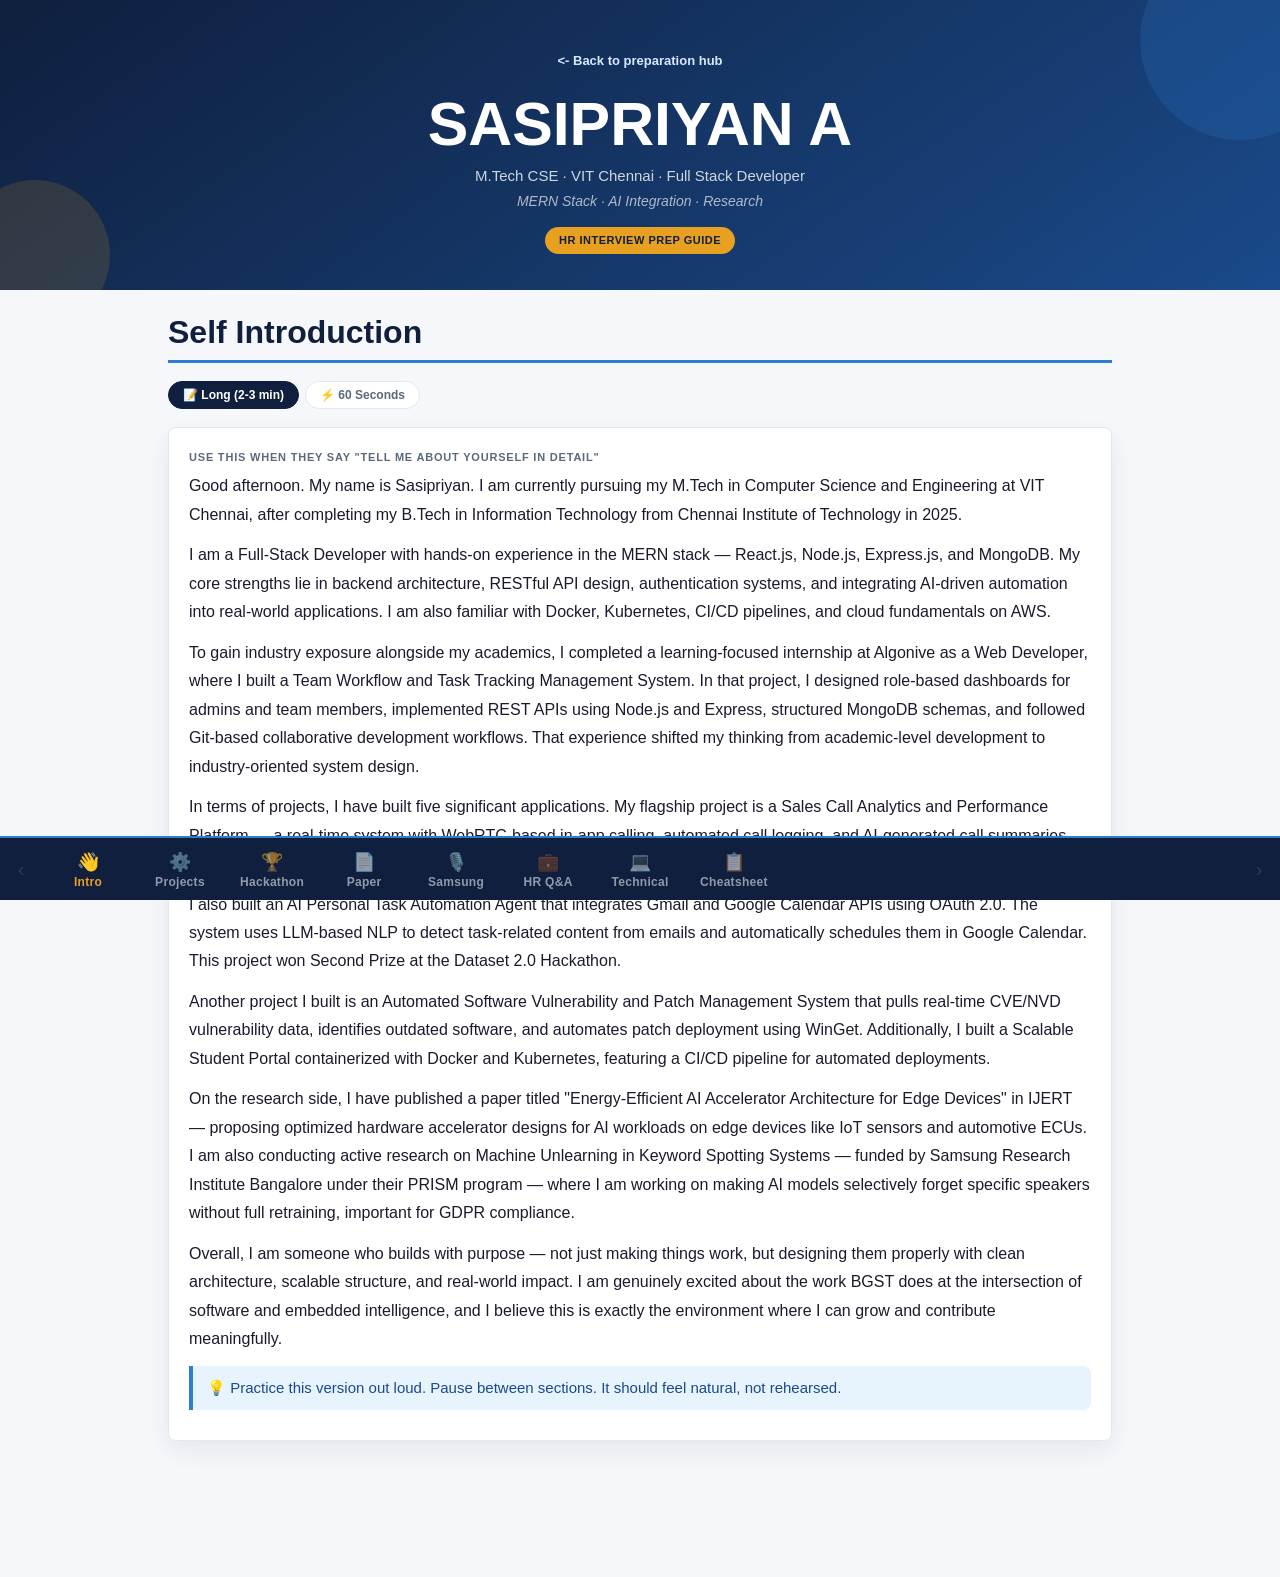
==== commit ae2eb719: "Add files via upload" ====
--- a/sasiresume-main/index.html
+++ b/sasiresume-main/index.html
@@ -90,6 +90,23 @@
     letter-spacing: 0.5px;
   }
 
+  .back-link {
+    position: relative;
+    z-index: 1;
+    display: inline-flex;
+    min-height: 34px;
+    align-items: center;
+    margin-bottom: 14px;
+    color: #d9e8ff;
+    font-size: 13px;
+    font-weight: 700;
+    text-decoration: none;
+  }
+
+  .back-link:hover {
+    color: #ffffff;
+  }
+
   /* ── BOTTOM NAV WRAPPER ── */
   .nav-scroll-wrap {
     position: fixed;
@@ -661,6 +678,7 @@
 
 <!-- HERO -->
 <div class="hero">
+  <a class="back-link" href="../index.html">&lt;- Back to preparation hub</a>
   <h1>SASIPRIYAN A</h1>
   <p class="subtitle">M.Tech CSE · VIT Chennai · Full Stack Developer</p>
   <p class="tagline">MERN Stack · AI Integration · Research</p>
